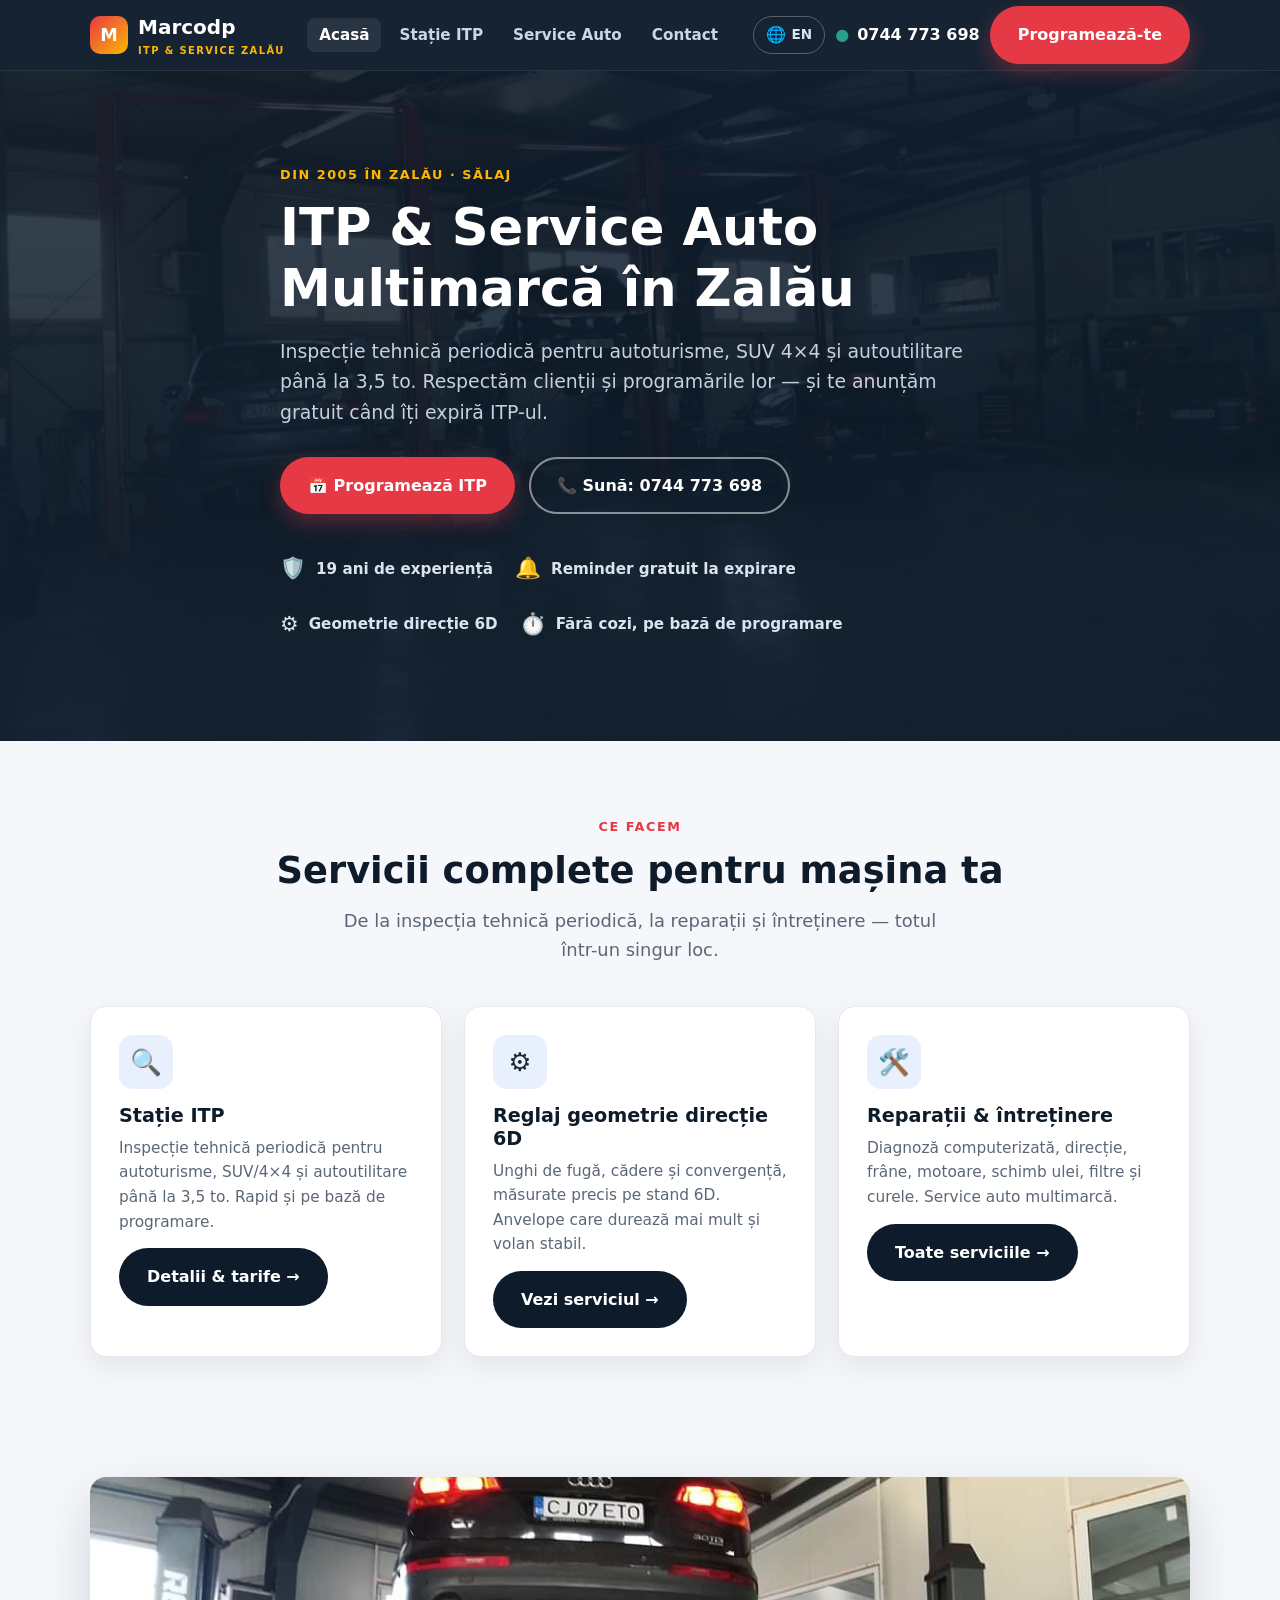
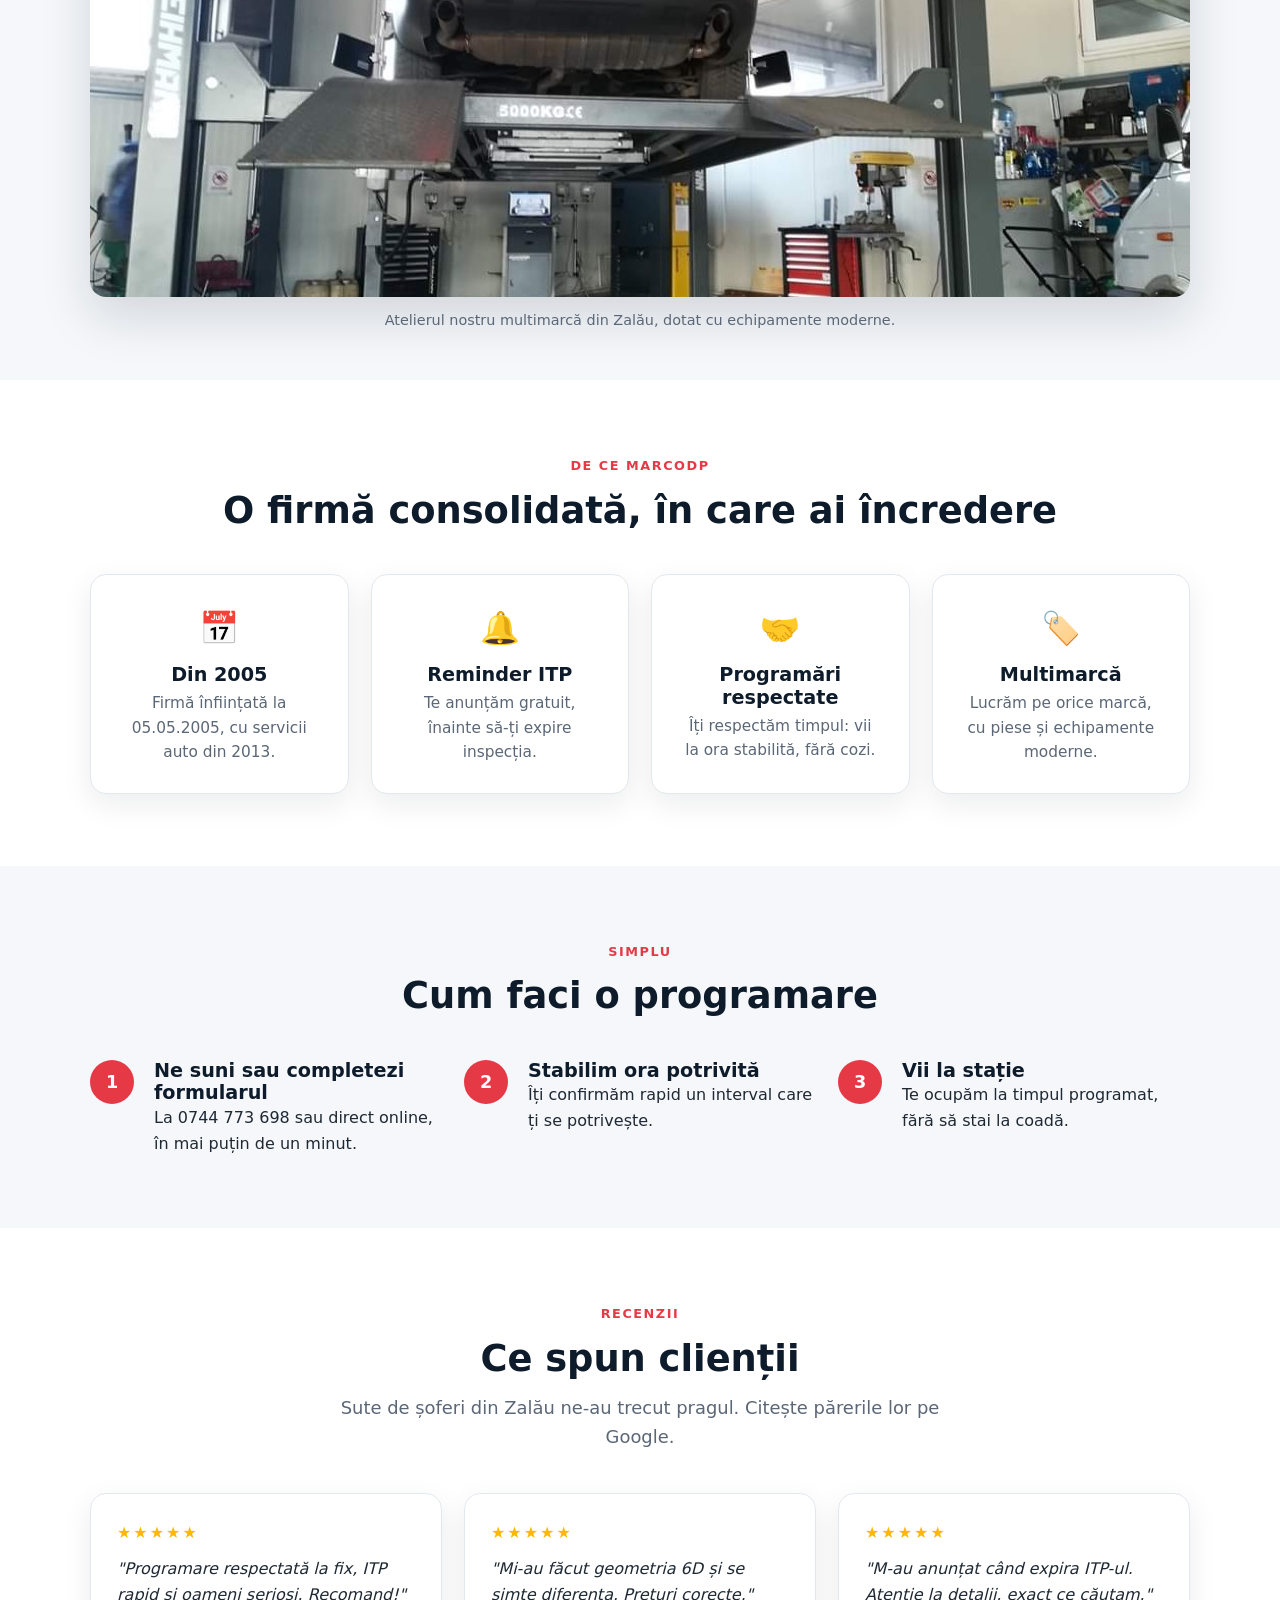
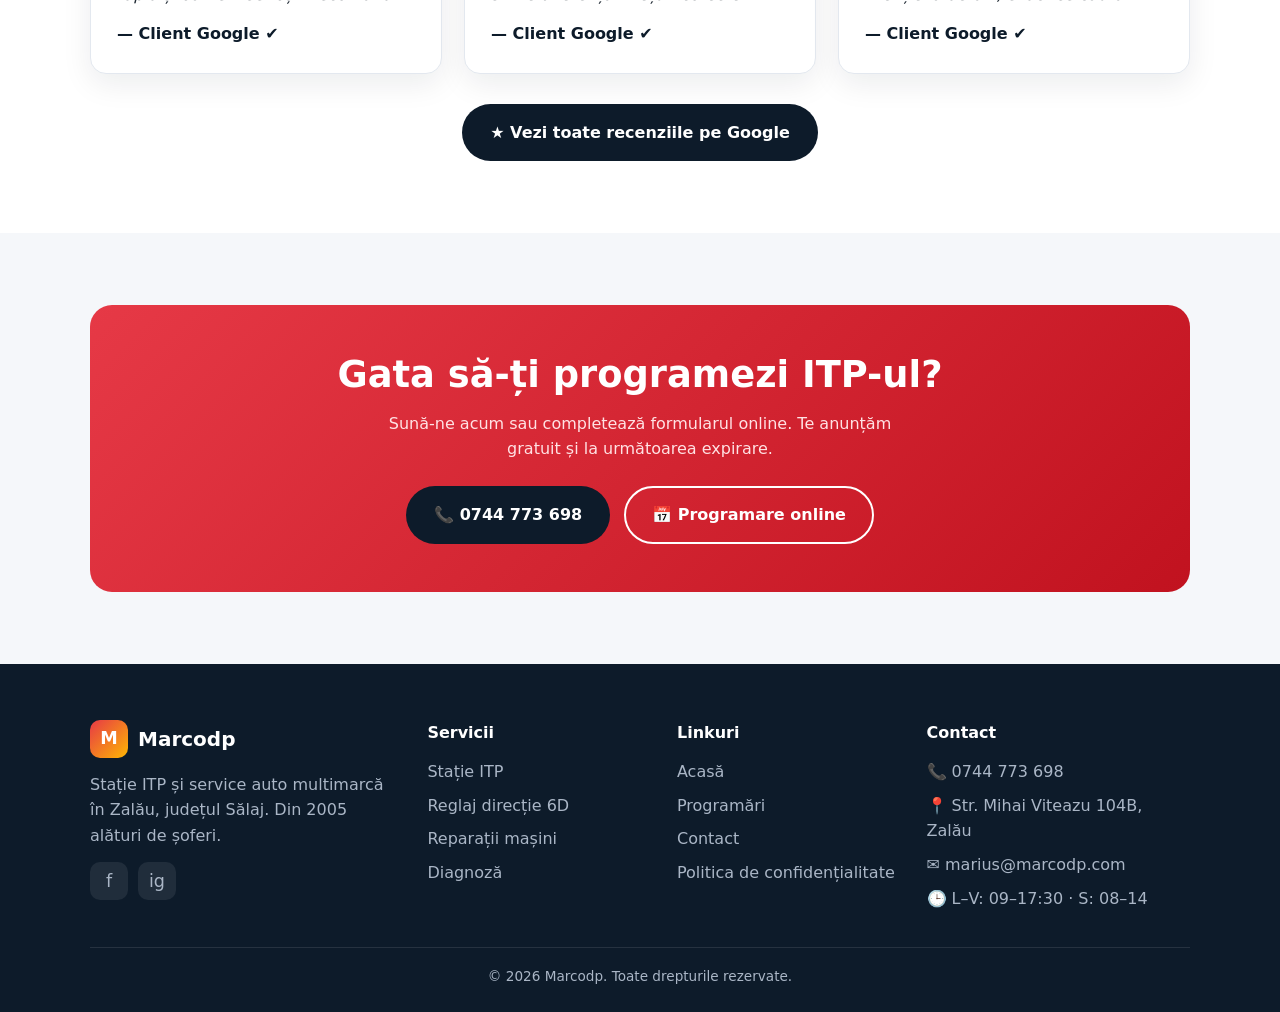
==== index.html @ b67c5c20 "Add real data (address, email, hours, map, Google reviews) + workshop/car photos from the real site " ====
<!DOCTYPE html>
<html lang="ro">
<head>
  <meta charset="UTF-8" />
  <meta name="viewport" content="width=device-width, initial-scale=1.0" />
  <title>ITP Zalău & Service Auto Multimarcă | Marcodp</title>
  <meta name="description" content="Stație ITP în Zalău pentru autoturisme, SUV 4x4 și autoutilitare până la 3,5 to. Service auto multimarcă: reglaj geometrie direcție 6D, diagnoză, frâne, motoare. Programează-te: 0744 773 698." />
  <link rel="preconnect" href="https://fonts.googleapis.com" />
  <link rel="stylesheet" href="assets/styles.css" />
  <!-- LocalBusiness schema for Google (local SEO). COMPLETAȚI câmpurile marcate. -->
  <script type="application/ld+json">
  {
    "@context": "https://schema.org",
    "@type": "AutoRepair",
    "name": "Marcodp - ITP & Service Auto Zalău",
    "image": "https://marcodp.com/logo.png",
    "telephone": "+40744773698",
    "email": "marius@marcodp.com",
    "url": "https://marcodp.com/ro/itp-zalau-statie-itp/",
    "priceRange": "$$",
    "address": {
      "@type": "PostalAddress",
      "streetAddress": "Strada Mihai Viteazu 104B",
      "addressLocality": "Zalău",
      "addressRegion": "Sălaj",
      "postalCode": "450000",
      "addressCountry": "RO"
    },
    "geo": { "@type": "GeoCoordinates", "latitude": "47.225505", "longitude": "23.010668" },
    "openingHoursSpecification": [
      { "@type": "OpeningHoursSpecification", "dayOfWeek": ["Monday","Tuesday","Wednesday","Thursday","Friday"], "opens": "09:00", "closes": "17:30" },
      { "@type": "OpeningHoursSpecification", "dayOfWeek": "Saturday", "opens": "08:00", "closes": "14:00" }
    ],
    "sameAs": ["https://www.facebook.com/", "https://www.instagram.com/"]
  }
  </script>
</head>
<body>

  <!-- ===== Header ===== -->
  <header class="site-header">
    <div class="container nav">
      <a class="brand" href="index.html">
        <span class="logo">M</span>
        <span>Marcodp<small>ITP & Service Zalău</small></span>
      </a>
      <ul class="nav-links">
        <li><a class="active" href="index.html">Acasă</a></li>
        <li><a href="itp.html">Stație ITP</a></li>
        <li><a href="service.html">Service Auto</a></li>
        <li><a href="contact.html">Contact</a></li>
      </ul>
      <div class="nav-cta">
        <a class="lang" href="en/index.html" title="Switch to English"><span class="globe">🌐</span> <span class="code">EN</span></a>
        <a class="nav-phone" href="tel:+40744773698"><span class="dot">●</span> 0744 773 698</a>
        <a class="btn btn--primary" href="contact.html#programare">Programează-te</a>
      </div>
      <button class="hamburger" aria-label="Meniu"><span></span><span></span><span></span></button>
    </div>
  </header>

  <!-- ===== Hero ===== -->
  <section class="hero">
    <div class="container hero-inner">
      <span class="eyebrow" style="color:var(--amber)">Din 2005 în Zalău · Sălaj</span>
      <h1>ITP & Service Auto Multimarcă în Zalău</h1>
      <p>Inspecție tehnică periodică pentru autoturisme, SUV 4×4 și autoutilitare până la 3,5 to.
         Respectăm clienții și programările lor — și te anunțăm gratuit când îți expiră ITP-ul.</p>
      <div class="hero-actions">
        <a class="btn btn--primary" href="contact.html?svc=itp#programare">📅 Programează ITP</a>
        <a class="btn btn--ghost" href="tel:+40744773698">📞 Sună: 0744 773 698</a>
      </div>
      <div class="hero-badges">
        <span class="hero-badge"><span class="ico">🛡️</span> 19 ani de experiență</span>
        <span class="hero-badge"><span class="ico">🔔</span> Reminder gratuit la expirare</span>
        <span class="hero-badge"><span class="ico">⚙️</span> Geometrie direcție 6D</span>
        <span class="hero-badge"><span class="ico">⏱️</span> Fără cozi, pe bază de programare</span>
      </div>
    </div>
  </section>

  <!-- ===== Servicii ===== -->
  <section class="section">
    <div class="container">
      <div class="center" style="margin-bottom:42px">
        <span class="eyebrow">Ce facem</span>
        <h2>Servicii complete pentru mașina ta</h2>
        <p class="lead center">De la inspecția tehnică periodică, la reparații și întreținere — totul într-un singur loc.</p>
      </div>
      <div class="grid grid-3">
        <div class="card">
          <div class="ico-box">🔍</div>
          <h3>Stație ITP</h3>
          <p>Inspecție tehnică periodică pentru autoturisme, SUV/4×4 și autoutilitare până la 3,5 to. Rapid și pe bază de programare.</p>
          <p style="margin-top:14px"><a class="btn btn--dark" href="itp.html">Detalii & tarife →</a></p>
        </div>
        <div class="card">
          <div class="ico-box">⚙️</div>
          <h3>Reglaj geometrie direcție 6D</h3>
          <p>Unghi de fugă, cădere și convergență, măsurate precis pe stand 6D. Anvelope care durează mai mult și volan stabil.</p>
          <p style="margin-top:14px"><a class="btn btn--dark" href="service.html">Vezi serviciul →</a></p>
        </div>
        <div class="card">
          <div class="ico-box">🛠️</div>
          <h3>Reparații & întreținere</h3>
          <p>Diagnoză computerizată, direcție, frâne, motoare, schimb ulei, filtre și curele. Service auto multimarcă.</p>
          <p style="margin-top:14px"><a class="btn btn--dark" href="service.html">Toate serviciile →</a></p>
        </div>
      </div>
    </div>
  </section>

  <!-- Photo band -->
  <section class="section--tight">
    <div class="container figure-band">
      <figure>
        <img src="assets/img/repairs.jpg" alt="Mașină pe elevator în service-ul auto Marcodp din Zalău" loading="lazy" />
        <figcaption>Atelierul nostru multimarcă din Zalău, dotat cu echipamente moderne.</figcaption>
      </figure>
    </div>
  </section>

  <!-- ===== De ce noi ===== -->
  <section class="section" style="background:#fff">
    <div class="container">
      <div class="center" style="margin-bottom:42px">
        <span class="eyebrow">De ce Marcodp</span>
        <h2>O firmă consolidată, în care ai încredere</h2>
      </div>
      <div class="grid grid-4">
        <div class="card center">
          <div style="font-size:2rem">📅</div>
          <h3 style="margin:10px 0 4px">Din 2005</h3>
          <p>Firmă înființată la 05.05.2005, cu servicii auto din 2013.</p>
        </div>
        <div class="card center">
          <div style="font-size:2rem">🔔</div>
          <h3 style="margin:10px 0 4px">Reminder ITP</h3>
          <p>Te anunțăm gratuit, înainte să-ți expire inspecția.</p>
        </div>
        <div class="card center">
          <div style="font-size:2rem">🤝</div>
          <h3 style="margin:10px 0 4px">Programări respectate</h3>
          <p>Îți respectăm timpul: vii la ora stabilită, fără cozi.</p>
        </div>
        <div class="card center">
          <div style="font-size:2rem">🏷️</div>
          <h3 style="margin:10px 0 4px">Multimarcă</h3>
          <p>Lucrăm pe orice marcă, cu piese și echipamente moderne.</p>
        </div>
      </div>
    </div>
  </section>

  <!-- ===== Pași ===== -->
  <section class="section">
    <div class="container">
      <div class="center" style="margin-bottom:42px">
        <span class="eyebrow">Simplu</span>
        <h2>Cum faci o programare</h2>
      </div>
      <div class="grid grid-3 steps">
        <div class="step"><h3>Ne suni sau completezi formularul</h3><p>La 0744 773 698 sau direct online, în mai puțin de un minut.</p></div>
        <div class="step"><h3>Stabilim ora potrivită</h3><p>Îți confirmăm rapid un interval care ți se potrivește.</p></div>
        <div class="step"><h3>Vii la stație</h3><p>Te ocupăm la timpul programat, fără să stai la coadă.</p></div>
      </div>
    </div>
  </section>

  <!-- ===== Reviews ===== -->
  <section class="section" style="background:#fff">
    <div class="container">
      <div class="center" style="margin-bottom:42px">
        <span class="eyebrow">Recenzii</span>
        <h2>Ce spun clienții</h2>
        <p class="lead center">Sute de șoferi din Zalău ne-au trecut pragul. Citește părerile lor pe Google.</p>
      </div>
      <div class="grid grid-3">
        <div class="review"><div class="stars">★★★★★</div><p>"Programare respectată la fix, ITP rapid și oameni serioși. Recomand!"</p><div class="who">— <span>Client Google ✔</span></div></div>
        <div class="review"><div class="stars">★★★★★</div><p>"Mi-au făcut geometria 6D și se simte diferența. Prețuri corecte."</p><div class="who">— <span>Client Google ✔</span></div></div>
        <div class="review"><div class="stars">★★★★★</div><p>"M-au anunțat când expira ITP-ul. Atenție la detalii, exact ce căutam."</p><div class="who">— <span>Client Google ✔</span></div></div>
      </div>
      <div class="center" style="margin-top:30px">
        <a class="btn btn--dark" href="https://www.google.com/search?q=marco+dp&rlz=1C5CHFA_enRO959RO959&oq=marco+dp&gs_lcrp=EgZjaHJvbWUyBggAEEUYOTIGCAEQRRg8MgYIAhBFGDzSAQgzMzIxajBqNKgCALACAQ&sourceid=chrome&ie=UTF-8#mpd=~9024363425667167294/customers/reviews" target="_blank" rel="noopener">★ Vezi toate recenziile pe Google</a>
      </div>
    </div>
  </section>

  <!-- ===== CTA band ===== -->
  <section class="section">
    <div class="container">
      <div class="cta-band">
        <h2>Gata să-ți programezi ITP-ul?</h2>
        <p>Sună-ne acum sau completează formularul online. Te anunțăm gratuit și la următoarea expirare.</p>
        <div style="display:flex;gap:14px;justify-content:center;flex-wrap:wrap">
          <a class="btn btn--dark" href="tel:+40744773698">📞 0744 773 698</a>
          <a class="btn btn--ghost" href="contact.html#programare" style="border-color:#fff">📅 Programare online</a>
        </div>
      </div>
    </div>
  </section>

  <!-- ===== Footer ===== -->
  <footer class="site-footer">
    <div class="container">
      <div class="footer-grid">
        <div>
          <a class="brand" href="index.html"><span class="logo">M</span><span style="color:#fff">Marcodp</span></a>
          <p style="margin-top:14px">Stație ITP și service auto multimarcă în Zalău, județul Sălaj. Din 2005 alături de șoferi.</p>
          <div class="social">
            <a href="#" aria-label="Facebook">f</a>
            <a href="#" aria-label="Instagram">ig</a>
          </div>
        </div>
        <div>
          <h4>Servicii</h4>
          <ul class="footer-links">
            <li><a href="itp.html">Stație ITP</a></li>
            <li><a href="service.html">Reglaj direcție 6D</a></li>
            <li><a href="service.html">Reparații mașini</a></li>
            <li><a href="service.html">Diagnoză</a></li>
          </ul>
        </div>
        <div>
          <h4>Linkuri</h4>
          <ul class="footer-links">
            <li><a href="index.html">Acasă</a></li>
            <li><a href="contact.html#programare">Programări</a></li>
            <li><a href="contact.html">Contact</a></li>
            <li><a href="#">Politica de confidențialitate</a></li>
          </ul>
        </div>
        <div>
          <h4>Contact</h4>
          <ul class="footer-links">
            <li>📞 <a href="tel:+40744773698">0744 773 698</a></li>
            <li>📍 Str. Mihai Viteazu 104B, Zalău</li>
            <li>✉️ <a href="mailto:marius@marcodp.com">marius@marcodp.com</a></li>
            <li>🕒 L–V: 09–17:30 · S: 08–14</li>
          </ul>
        </div>
      </div>
      <div class="footer-bottom">© 2026 Marcodp. Toate drepturile rezervate.</div>
    </div>
  </footer>

  <!-- Floating mobile actions -->
  <div class="floating">
    <a class="fab-call" href="tel:+40744773698" aria-label="Sună">📞</a>
    <a class="fab-wa" href="https://wa.me/40744773698" aria-label="WhatsApp">💬</a>
  </div>

  <script src="assets/script.js"></script>
</body>
</html>
---- assets/styles.css ----
/* ===========================================================
   Marcodp — ITP & Service Auto Zalău
   Redesign — shared stylesheet
   =========================================================== */

:root {
  --navy: #0d1b2a;
  --navy-2: #13263b;
  --navy-3: #1b3a52;
  --blue: #2563eb;
  --blue-dark: #1e40af;
  --red: #e63946;
  --red-dark: #c1121f;
  --amber: #ffb703;
  --green: #2a9d8f;
  --bg: #f5f7fa;
  --card: #ffffff;
  --text: #1f2933;
  --muted: #5b6776;
  --line: #e3e8ef;
  --radius: 16px;
  --shadow: 0 10px 30px rgba(13, 27, 42, .08);
  --shadow-lg: 0 20px 50px rgba(13, 27, 42, .15);
  --container: 1140px;
  --font: "Segoe UI", system-ui, -apple-system, Roboto, Helvetica, Arial, sans-serif;
}

* { box-sizing: border-box; margin: 0; padding: 0; }
html { scroll-behavior: smooth; }
body {
  font-family: var(--font);
  color: var(--text);
  background: var(--bg);
  line-height: 1.6;
  -webkit-font-smoothing: antialiased;
}
img { max-width: 100%; display: block; }
a { color: inherit; text-decoration: none; }

.container { width: 100%; max-width: var(--container); margin: 0 auto; padding: 0 20px; }
.section { padding: 72px 0; }
.section--tight { padding: 48px 0; }
.center { text-align: center; }

.eyebrow {
  display: inline-block;
  font-size: .8rem;
  font-weight: 700;
  letter-spacing: .12em;
  text-transform: uppercase;
  color: var(--red);
  margin-bottom: 12px;
}
h1, h2, h3 { line-height: 1.18; color: var(--navy); font-weight: 800; }
h1 { font-size: clamp(2rem, 5vw, 3.2rem); }
h2 { font-size: clamp(1.6rem, 3.5vw, 2.3rem); margin-bottom: 14px; }
h3 { font-size: 1.2rem; }
.lead { font-size: 1.12rem; color: var(--muted); max-width: 620px; }
.section .lead.center { margin: 0 auto; }

/* ---------- Buttons ---------- */
.btn {
  display: inline-flex; align-items: center; justify-content: center; gap: 8px;
  padding: 14px 26px; border-radius: 999px; font-weight: 700; font-size: 1rem;
  border: 2px solid transparent; cursor: pointer; transition: transform .15s, box-shadow .15s, background .15s;
}
.btn:hover { transform: translateY(-2px); }
.btn--primary { background: var(--red); color: #fff; box-shadow: 0 8px 20px rgba(230,57,70,.35); }
.btn--primary:hover { background: var(--red-dark); }
.btn--ghost { background: transparent; color: #fff; border-color: rgba(255,255,255,.5); }
.btn--ghost:hover { background: rgba(255,255,255,.12); }
.btn--dark { background: var(--navy); color: #fff; }
.btn--dark:hover { background: var(--navy-2); }
.btn--block { width: 100%; }

/* ---------- Header ---------- */
.site-header {
  position: sticky; top: 0; z-index: 50;
  background: rgba(13,27,42,.96); backdrop-filter: blur(8px);
  border-bottom: 1px solid rgba(255,255,255,.08);
}
.nav { display: flex; align-items: center; justify-content: space-between; height: 70px; }
.brand { display: flex; align-items: center; gap: 10px; color: #fff; font-weight: 800; font-size: 1.25rem; }
.brand .logo {
  width: 38px; height: 38px; border-radius: 10px;
  background: linear-gradient(135deg, var(--red), var(--amber));
  display: grid; place-items: center; color: #fff; font-weight: 900; font-size: 1.1rem;
}
.brand small { display: block; font-size: .62rem; font-weight: 600; letter-spacing: .14em; color: var(--amber); text-transform: uppercase; }
.nav-links { display: flex; align-items: center; gap: 6px; list-style: none; }
.nav-links a {
  color: #cdd6e3; font-weight: 600; font-size: .95rem; padding: 8px 12px; border-radius: 8px; transition: color .15s, background .15s;
}
.nav-links a:hover, .nav-links a.active { color: #fff; background: rgba(255,255,255,.08); }
.nav-cta { display: flex; align-items: center; gap: 10px; }
.lang {
  display: inline-flex; align-items: center; gap: 6px;
  color: #dbe3ee; font-size: .85rem; font-weight: 700;
  padding: 7px 12px; border: 1px solid rgba(255,255,255,.28); border-radius: 999px;
  transition: background .15s, border-color .15s, color .15s;
}
.lang:hover { background: rgba(255,255,255,.12); color: #fff; border-color: rgba(255,255,255,.6); }
.lang .globe { font-size: 1rem; line-height: 1; }
.nav-phone { display: flex; align-items: center; gap: 8px; color: #fff; font-weight: 700; }
.nav-phone .dot { color: var(--green); }
.hamburger { display: none; background: none; border: 0; cursor: pointer; }
.hamburger span { display: block; width: 26px; height: 3px; background: #fff; margin: 5px 0; border-radius: 3px; transition: .25s; }

/* ---------- Hero ---------- */
.hero {
  position: relative; color: #fff; overflow: hidden;
  background:
    linear-gradient(180deg, rgba(13,27,42,.82), rgba(13,27,42,.93)),
    radial-gradient(1200px 600px at 80% -10%, rgba(37,99,235,.30), transparent 60%),
    url("img/hero-workshop.jpg") center/cover no-repeat,
    var(--navy);
}

/* ---------- Content images ---------- */
.feature-img {
  width: 100%; height: 100%; min-height: 280px; max-height: 460px;
  object-fit: cover; border-radius: var(--radius); box-shadow: var(--shadow-lg);
}
.figure-band img {
  width: 100%; height: clamp(220px, 38vw, 420px); object-fit: cover;
  border-radius: var(--radius); box-shadow: var(--shadow-lg);
}
figure { margin: 0; }
figure figcaption { margin-top: 12px; color: var(--muted); font-size: .9rem; text-align: center; }
.hero-inner { padding: 90px 0 100px; max-width: 720px; }
.hero h1 { color: #fff; }
.hero p { color: #c6d0de; font-size: 1.18rem; margin: 18px 0 30px; }
.hero-actions { display: flex; flex-wrap: wrap; gap: 14px; }
.hero-badges { display: flex; flex-wrap: wrap; gap: 22px; margin-top: 38px; }
.hero-badge { display: flex; align-items: center; gap: 10px; color: #dbe3ee; font-weight: 600; font-size: .95rem; }
.hero-badge .ico { font-size: 1.3rem; }

/* ---------- Cards / grids ---------- */
.grid { display: grid; gap: 22px; }
.grid-2 { grid-template-columns: repeat(2, 1fr); }
.grid-3 { grid-template-columns: repeat(3, 1fr); }
.grid-4 { grid-template-columns: repeat(4, 1fr); }

.card {
  background: var(--card); border: 1px solid var(--line); border-radius: var(--radius);
  padding: 28px; box-shadow: var(--shadow); transition: transform .18s, box-shadow .18s;
}
.card:hover { transform: translateY(-4px); box-shadow: var(--shadow-lg); }
.card .ico-box {
  width: 54px; height: 54px; border-radius: 14px; display: grid; place-items: center;
  font-size: 1.6rem; background: rgba(37,99,235,.1); margin-bottom: 16px;
}
.card h3 { margin-bottom: 8px; }
.card p { color: var(--muted); font-size: .96rem; }

/* ---------- Steps ---------- */
.steps { counter-reset: step; }
.step { position: relative; padding-left: 64px; }
.step::before {
  counter-increment: step; content: counter(step);
  position: absolute; left: 0; top: 0;
  width: 44px; height: 44px; border-radius: 50%;
  background: var(--red); color: #fff; font-weight: 800; display: grid; place-items: center; font-size: 1.1rem;
}

/* ---------- Price table ---------- */
.price-table { width: 100%; border-collapse: collapse; background: var(--card); border-radius: var(--radius); overflow: hidden; box-shadow: var(--shadow); }
.price-table th, .price-table td { padding: 16px 18px; text-align: left; border-bottom: 1px solid var(--line); }
.price-table thead th { background: var(--navy); color: #fff; font-size: .95rem; }
.price-table tbody tr:last-child td { border-bottom: 0; }
.price-table .price { font-weight: 800; color: var(--red); white-space: nowrap; }
.note { font-size: .85rem; color: var(--muted); margin-top: 12px; }

/* ---------- Checklist ---------- */
.checklist { list-style: none; display: grid; gap: 12px; }
.checklist li { display: flex; gap: 12px; align-items: flex-start; background: var(--card); border: 1px solid var(--line); border-radius: 12px; padding: 14px 16px; }
.checklist .tick { color: var(--green); font-weight: 900; }

/* ---------- FAQ ---------- */
.faq details { background: var(--card); border: 1px solid var(--line); border-radius: 12px; padding: 4px 20px; margin-bottom: 12px; }
.faq summary { cursor: pointer; font-weight: 700; color: var(--navy); padding: 14px 0; list-style: none; display: flex; justify-content: space-between; align-items: center; }
.faq summary::-webkit-details-marker { display: none; }
.faq summary::after { content: "+"; font-size: 1.4rem; color: var(--red); }
.faq details[open] summary::after { content: "–"; }
.faq details p { padding-bottom: 16px; color: var(--muted); }

/* ---------- Reviews ---------- */
.review { background: var(--card); border: 1px solid var(--line); border-radius: var(--radius); padding: 26px; box-shadow: var(--shadow); }
.stars { color: var(--amber); letter-spacing: 2px; margin-bottom: 10px; }
.review p { font-style: italic; color: var(--text); }
.review .who { margin-top: 14px; font-weight: 700; color: var(--navy); font-style: normal; }

/* ---------- CTA band ---------- */
.cta-band { background: linear-gradient(135deg, var(--red), var(--red-dark)); color: #fff; border-radius: 22px; padding: 48px; text-align: center; }
.cta-band h2 { color: #fff; }
.cta-band p { color: #ffe2e4; margin: 10px auto 24px; max-width: 560px; }

/* ---------- Forms ---------- */
.form { background: var(--card); border: 1px solid var(--line); border-radius: var(--radius); padding: 30px; box-shadow: var(--shadow); }
.form .field { margin-bottom: 16px; }
.form label { display: block; font-weight: 600; font-size: .9rem; margin-bottom: 6px; color: var(--navy); }
.form input, .form select, .form textarea {
  width: 100%; padding: 12px 14px; border: 1px solid var(--line); border-radius: 10px; font: inherit; background: #fbfcfe;
}
.form input:focus, .form select:focus, .form textarea:focus { outline: none; border-color: var(--blue); box-shadow: 0 0 0 3px rgba(37,99,235,.15); }
.form .row { display: grid; grid-template-columns: 1fr 1fr; gap: 16px; }

/* ---------- Info / map ---------- */
.info-row { display: grid; grid-template-columns: 1.1fr .9fr; gap: 30px; align-items: stretch; }
.info-list { list-style: none; display: grid; gap: 18px; }
.info-list li { display: flex; gap: 14px; }
.info-list .ico { font-size: 1.4rem; }
.info-list strong { display: block; color: var(--navy); }
.info-list span { color: var(--muted); }
.map-embed { border: 0; width: 100%; height: 100%; min-height: 320px; border-radius: var(--radius); box-shadow: var(--shadow); }
.hours-table { width: 100%; border-collapse: collapse; }
.hours-table td { padding: 8px 0; border-bottom: 1px dashed var(--line); }
.hours-table td:last-child { text-align: right; font-weight: 700; color: var(--navy); }
.badge-open { display: inline-flex; align-items: center; gap: 6px; font-weight: 700; color: var(--green); }

/* placeholder highlight so you can spot what to fill in */
.fill { background: #fff3cd; border-bottom: 2px dotted var(--amber); padding: 0 2px; }

/* ---------- Footer ---------- */
.site-footer { background: var(--navy); color: #aab6c6; padding: 56px 0 24px; }
.footer-grid { display: grid; grid-template-columns: 1.4fr 1fr 1fr 1.2fr; gap: 30px; }
.site-footer h4 { color: #fff; margin-bottom: 14px; font-size: 1rem; }
.site-footer a { color: #aab6c6; }
.site-footer a:hover { color: #fff; }
.footer-links { list-style: none; display: grid; gap: 8px; }
.social { display: flex; gap: 10px; margin-top: 14px; }
.social a { width: 38px; height: 38px; border-radius: 10px; background: rgba(255,255,255,.08); display: grid; place-items: center; font-size: 1.1rem; }
.social a:hover { background: var(--red); }
.footer-bottom { margin-top: 36px; padding-top: 18px; border-top: 1px solid rgba(255,255,255,.1); text-align: center; font-size: .85rem; }

/* ---------- Floating mobile actions ---------- */
.floating { position: fixed; right: 16px; bottom: 16px; z-index: 60; display: none; flex-direction: column; gap: 12px; }
.floating a { width: 56px; height: 56px; border-radius: 50%; display: grid; place-items: center; color: #fff; font-size: 1.5rem; box-shadow: var(--shadow-lg); }
.fab-call { background: var(--red); }
.fab-wa { background: #25d366; }

/* ---------- Responsive ---------- */
@media (max-width: 960px) {
  .grid-4 { grid-template-columns: repeat(2, 1fr); }
  .grid-3 { grid-template-columns: repeat(2, 1fr); }
  .footer-grid { grid-template-columns: 1fr 1fr; }
  .info-row { grid-template-columns: 1fr; }
}
@media (max-width: 920px) {
  .nav-links, .nav-phone { display: none; }
  .nav-links.open {
    display: flex; flex-direction: column; align-items: stretch;
    position: absolute; top: 70px; left: 0; right: 0; background: var(--navy);
    padding: 12px 20px 20px; gap: 4px; border-bottom: 1px solid rgba(255,255,255,.08);
  }
  .hamburger { display: block; }
  .grid-2, .grid-3, .grid-4 { grid-template-columns: 1fr; }
  .form .row { grid-template-columns: 1fr; }
  .footer-grid { grid-template-columns: 1fr; }
  .floating { display: flex; }
  .cta-band { padding: 32px 22px; }
  .section { padding: 52px 0; }
}
@media (max-width: 560px) {
  .brand small { display: none; }
  .brand { font-size: 1.02rem; gap: 8px; }
  .nav-cta { gap: 7px; }
  .nav-cta .btn--primary { padding: 9px 13px; font-size: .82rem; white-space: nowrap; }
  .lang { padding: 7px 9px; border-color: rgba(255,255,255,.22); }
  .lang .code { display: none; }
}
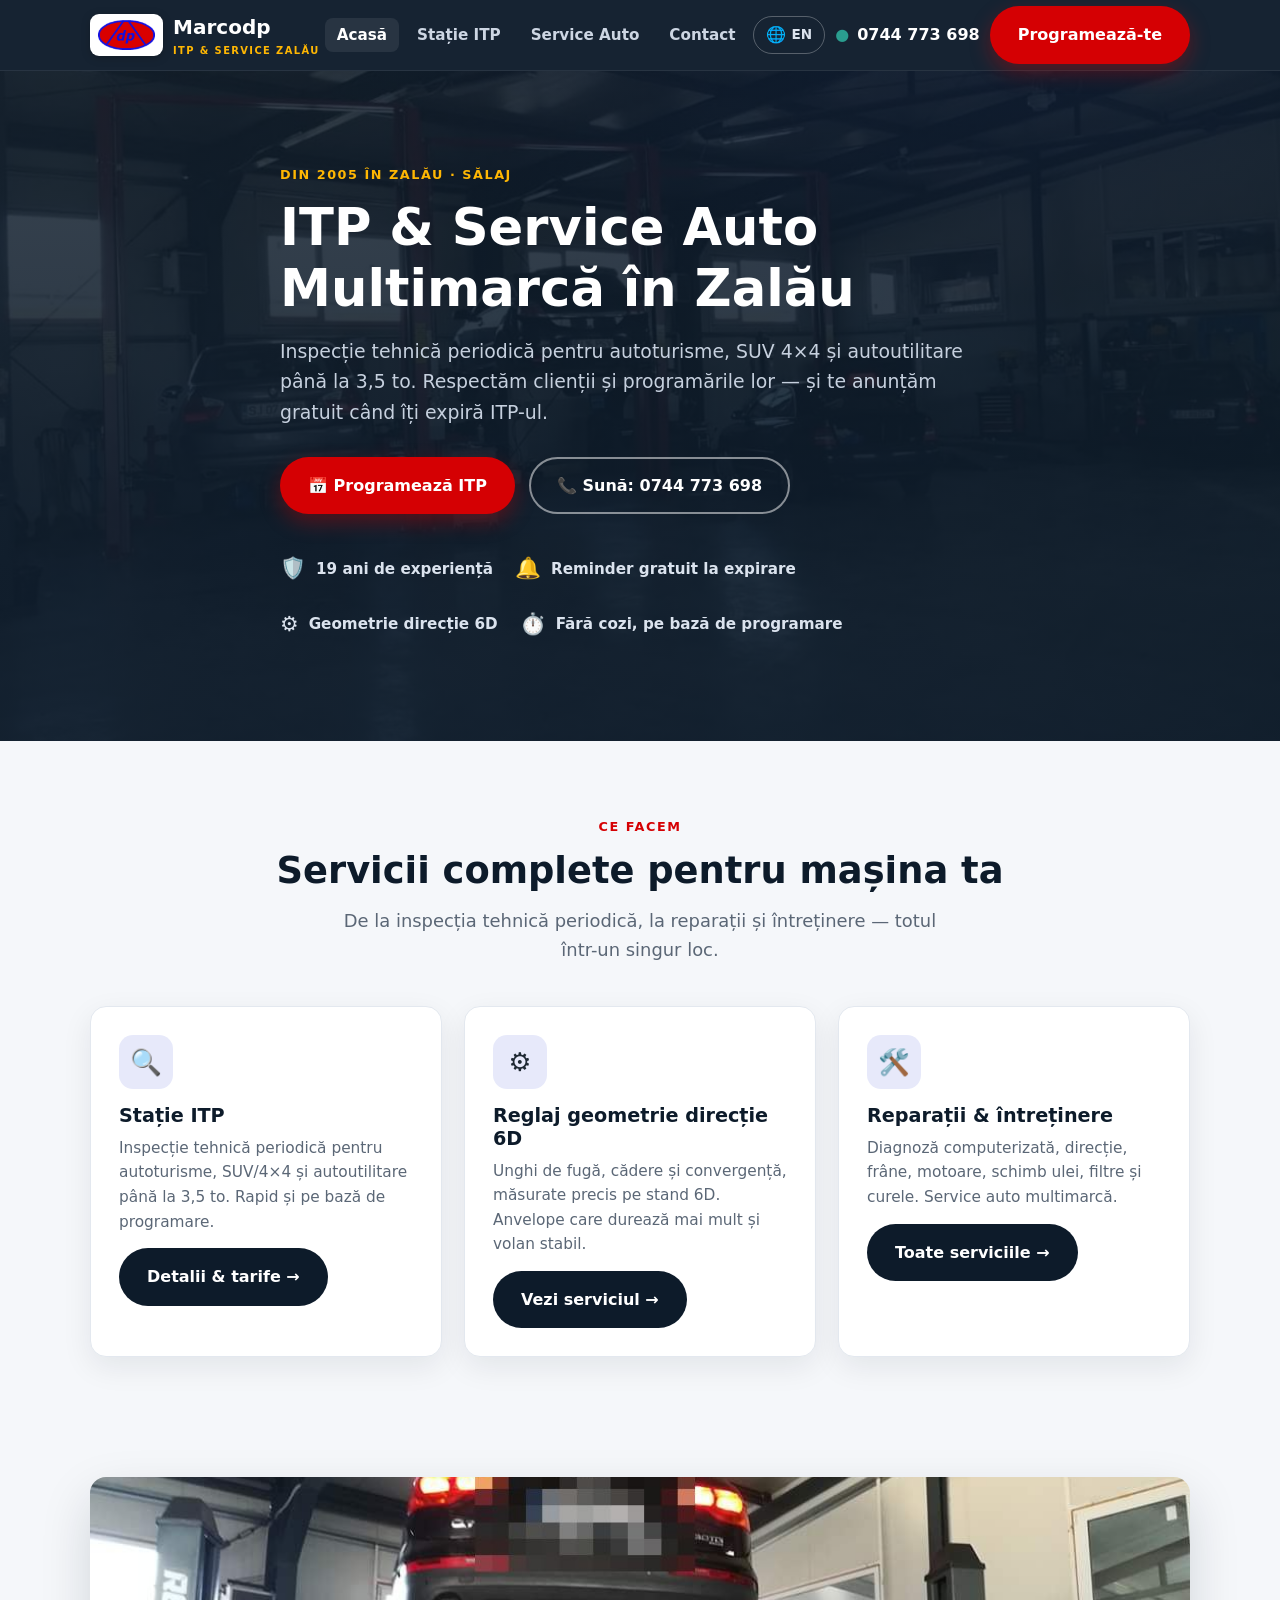
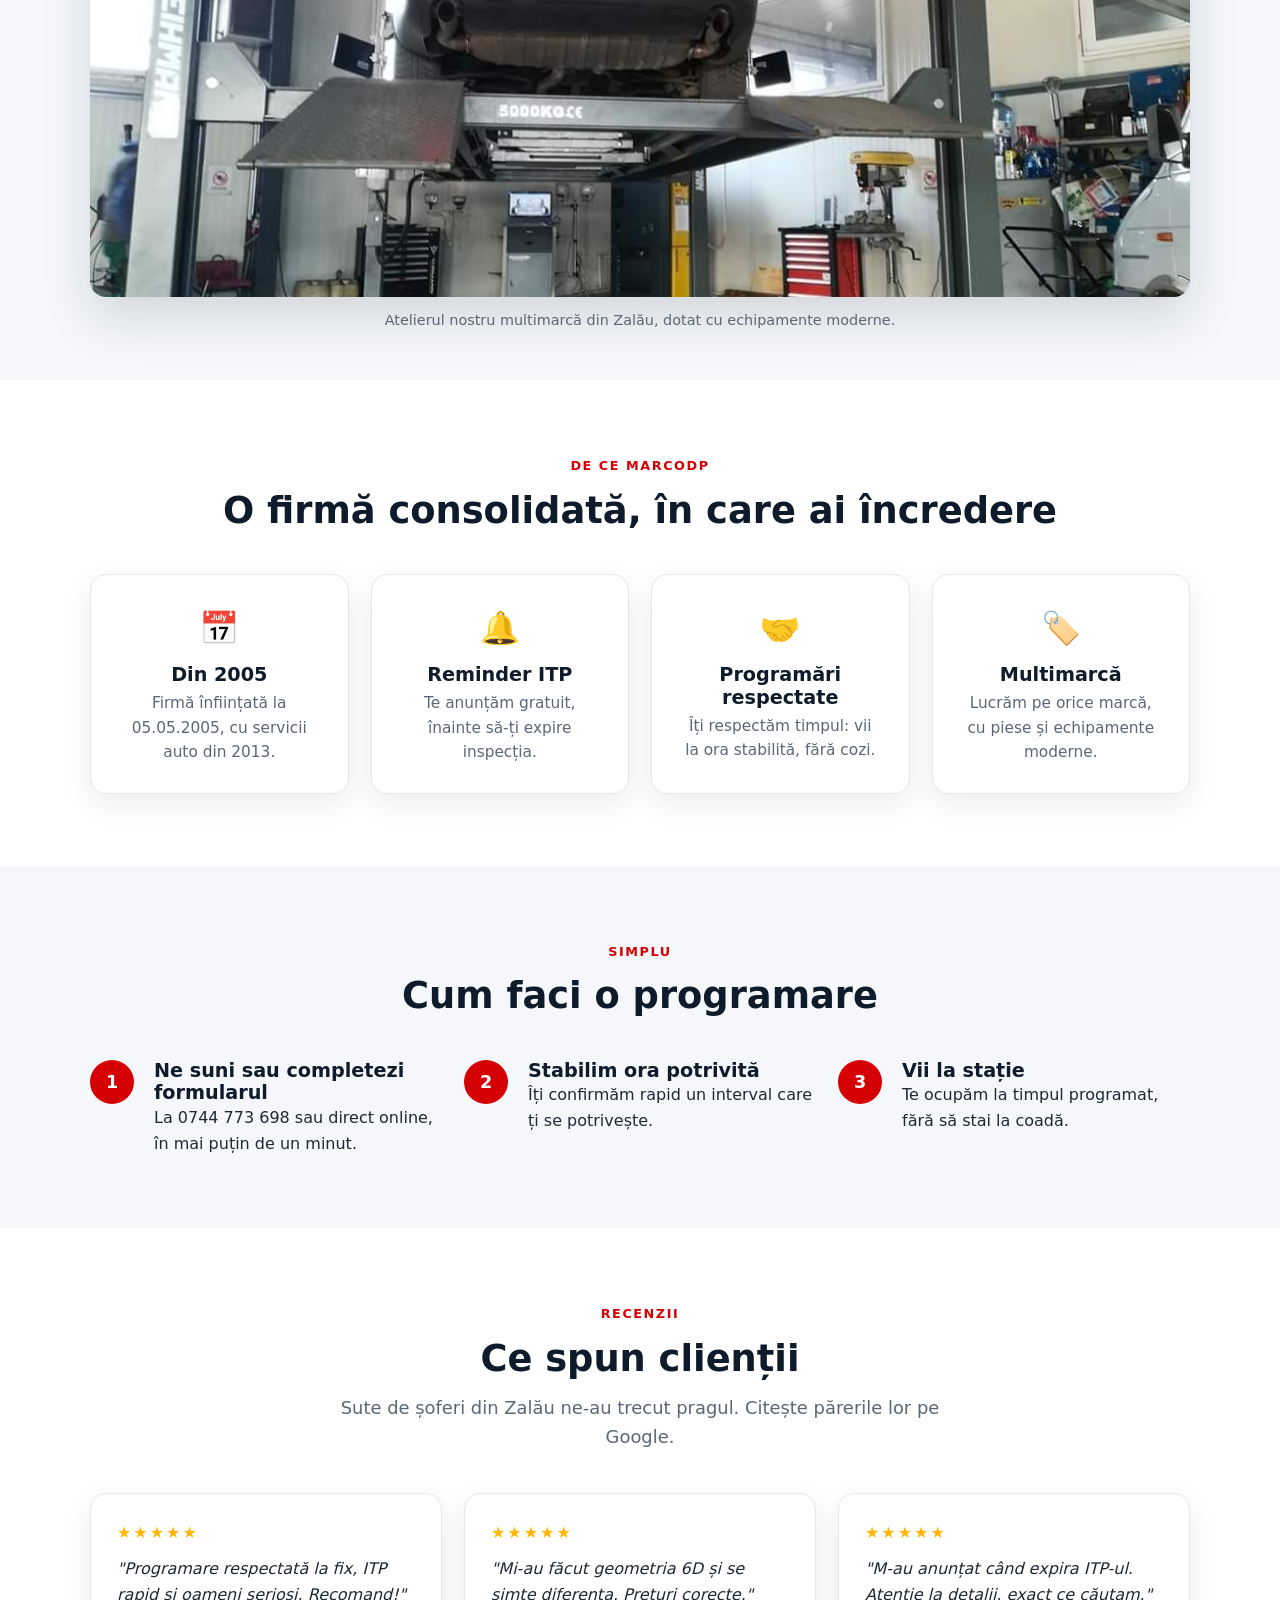
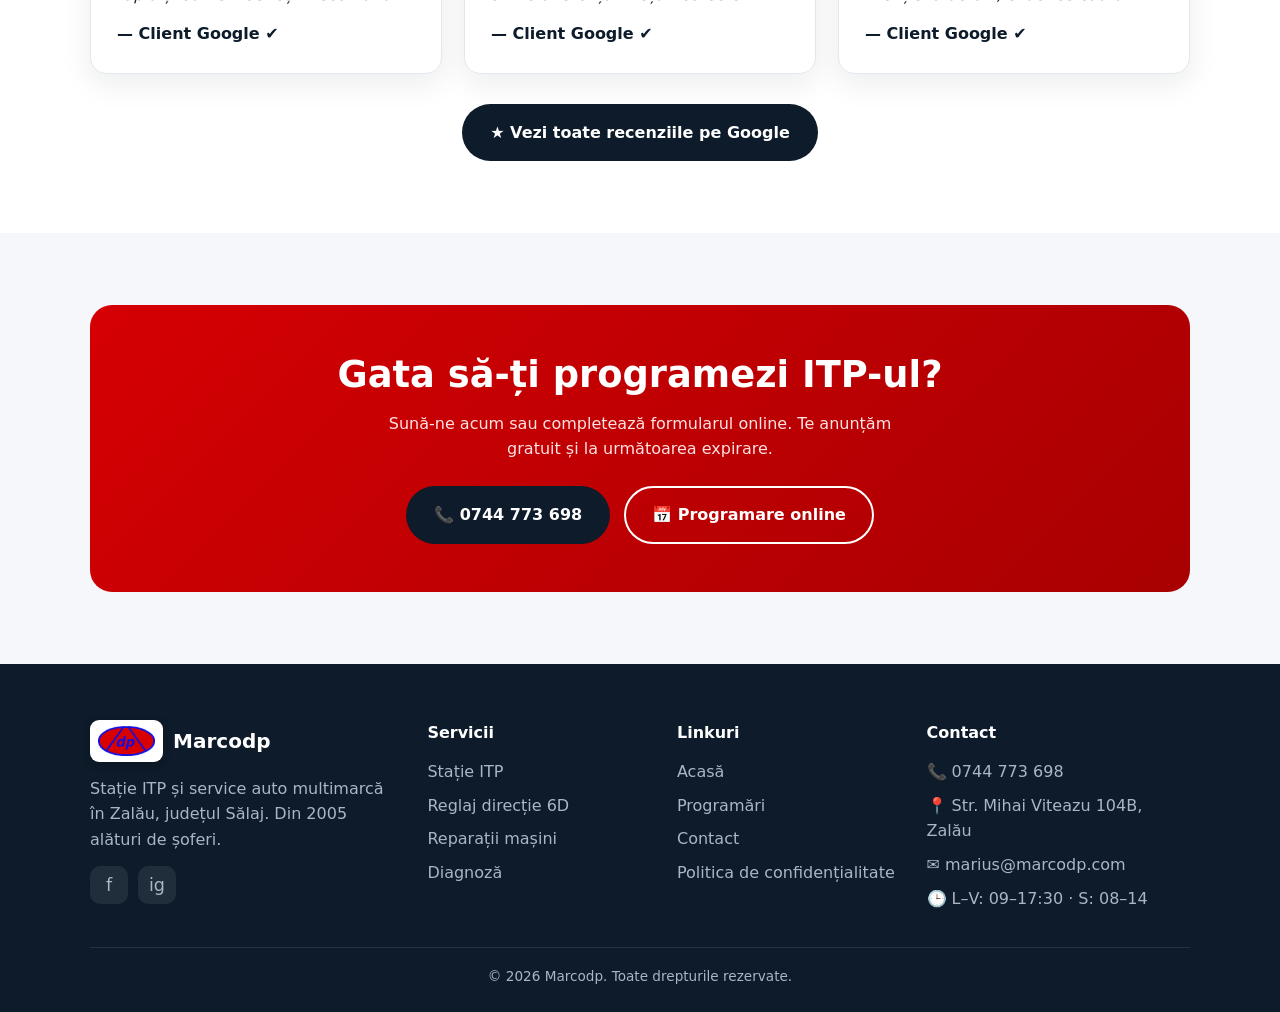
==== commit 5cb7b159: "Add real dp logo + brand colors, building photo on contact, GDPR plate redaction on all photos - Rep" ====
--- a/index.html
+++ b/index.html
@@ -41,7 +41,7 @@
   <header class="site-header">
     <div class="container nav">
       <a class="brand" href="index.html">
-        <span class="logo">M</span>
+        <span class="logo"><img src="assets/img/logo-mark.png" alt="Marco DP" /></span>
         <span>Marcodp<small>ITP & Service Zalău</small></span>
       </a>
       <ul class="nav-links">
@@ -205,7 +205,7 @@
     <div class="container">
       <div class="footer-grid">
         <div>
-          <a class="brand" href="index.html"><span class="logo">M</span><span style="color:#fff">Marcodp</span></a>
+          <a class="brand" href="index.html"><span class="logo"><img src="assets/img/logo-mark.png" alt="Marco DP" /></span><span style="color:#fff">Marcodp</span></a>
           <p style="margin-top:14px">Stație ITP și service auto multimarcă în Zalău, județul Sălaj. Din 2005 alături de șoferi.</p>
           <div class="social">
             <a href="#" aria-label="Facebook">f</a>
--- a/assets/styles.css
+++ b/assets/styles.css
@@ -7,10 +7,10 @@
   --navy: #0d1b2a;
   --navy-2: #13263b;
   --navy-3: #1b3a52;
-  --blue: #2563eb;
-  --blue-dark: #1e40af;
-  --red: #e63946;
-  --red-dark: #c1121f;
+  --blue: #1b2fc9;
+  --blue-dark: #1422a0;
+  --red: #d50003;
+  --red-dark: #a80002;
   --amber: #ffb703;
   --green: #2a9d8f;
   --bg: #f5f7fa;
@@ -65,7 +65,7 @@
   border: 2px solid transparent; cursor: pointer; transition: transform .15s, box-shadow .15s, background .15s;
 }
 .btn:hover { transform: translateY(-2px); }
-.btn--primary { background: var(--red); color: #fff; box-shadow: 0 8px 20px rgba(230,57,70,.35); }
+.btn--primary { background: var(--red); color: #fff; box-shadow: 0 8px 20px rgba(213,0,3,.35); }
 .btn--primary:hover { background: var(--red-dark); }
 .btn--ghost { background: transparent; color: #fff; border-color: rgba(255,255,255,.5); }
 .btn--ghost:hover { background: rgba(255,255,255,.12); }
@@ -82,10 +82,12 @@
 .nav { display: flex; align-items: center; justify-content: space-between; height: 70px; }
 .brand { display: flex; align-items: center; gap: 10px; color: #fff; font-weight: 800; font-size: 1.25rem; }
 .brand .logo {
-  width: 38px; height: 38px; border-radius: 10px;
-  background: linear-gradient(135deg, var(--red), var(--amber));
-  display: grid; place-items: center; color: #fff; font-weight: 900; font-size: 1.1rem;
-}
+  height: 42px; width: auto; border-radius: 9px;
+  background: #fff; padding: 5px 8px;
+  display: grid; place-items: center;
+  box-shadow: 0 2px 8px rgba(0,0,0,.25);
+}
+.brand .logo img { height: 30px; width: auto; display: block; }
 .brand small { display: block; font-size: .62rem; font-weight: 600; letter-spacing: .14em; color: var(--amber); text-transform: uppercase; }
 .nav-links { display: flex; align-items: center; gap: 6px; list-style: none; }
 .nav-links a {
@@ -111,7 +113,7 @@
   position: relative; color: #fff; overflow: hidden;
   background:
     linear-gradient(180deg, rgba(13,27,42,.82), rgba(13,27,42,.93)),
-    radial-gradient(1200px 600px at 80% -10%, rgba(37,99,235,.30), transparent 60%),
+    radial-gradient(1200px 600px at 80% -10%, rgba(27,47,201,.30), transparent 60%),
     url("img/hero-workshop.jpg") center/cover no-repeat,
     var(--navy);
 }
@@ -148,7 +150,7 @@
 .card:hover { transform: translateY(-4px); box-shadow: var(--shadow-lg); }
 .card .ico-box {
   width: 54px; height: 54px; border-radius: 14px; display: grid; place-items: center;
-  font-size: 1.6rem; background: rgba(37,99,235,.1); margin-bottom: 16px;
+  font-size: 1.6rem; background: rgba(27,47,201,.1); margin-bottom: 16px;
 }
 .card h3 { margin-bottom: 8px; }
 .card p { color: var(--muted); font-size: .96rem; }
@@ -202,7 +204,7 @@
 .form input, .form select, .form textarea {
   width: 100%; padding: 12px 14px; border: 1px solid var(--line); border-radius: 10px; font: inherit; background: #fbfcfe;
 }
-.form input:focus, .form select:focus, .form textarea:focus { outline: none; border-color: var(--blue); box-shadow: 0 0 0 3px rgba(37,99,235,.15); }
+.form input:focus, .form select:focus, .form textarea:focus { outline: none; border-color: var(--blue); box-shadow: 0 0 0 3px rgba(27,47,201,.15); }
 .form .row { display: grid; grid-template-columns: 1fr 1fr; gap: 16px; }
 
 /* ---------- Info / map ---------- */
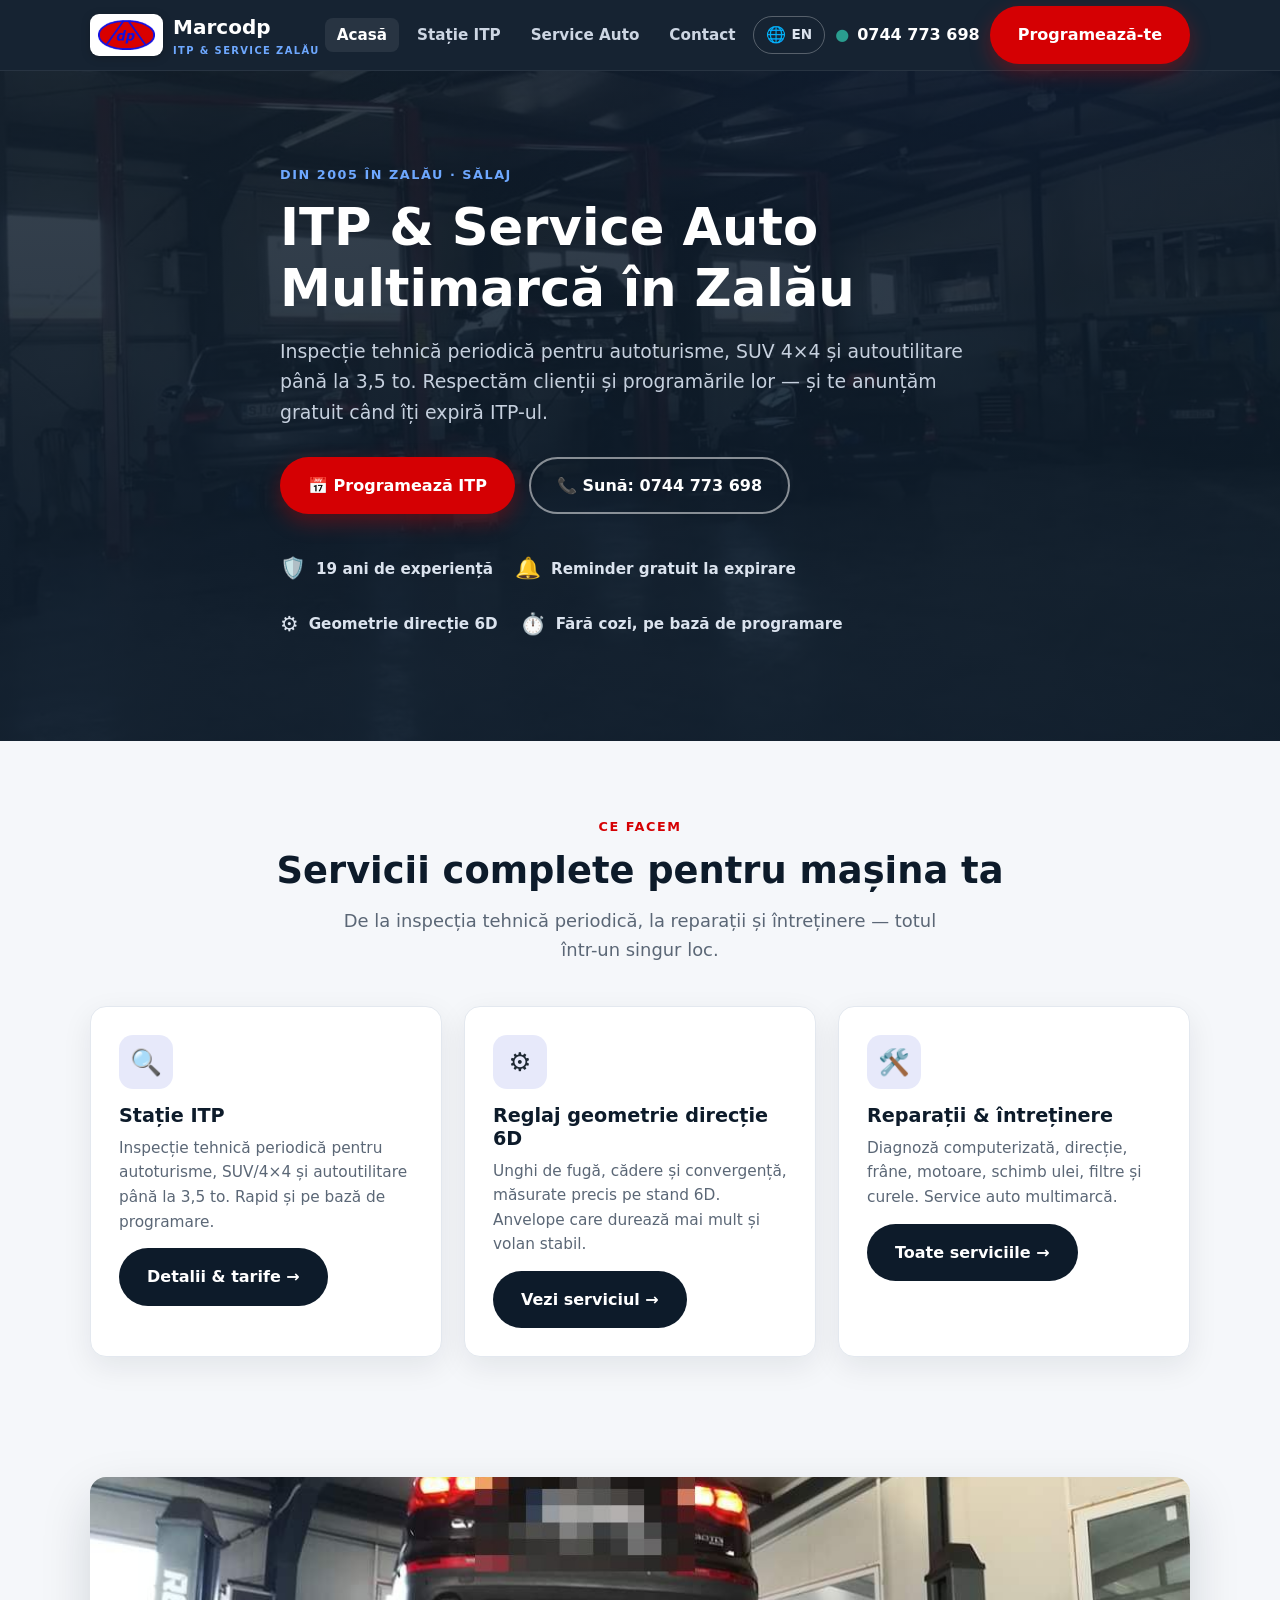
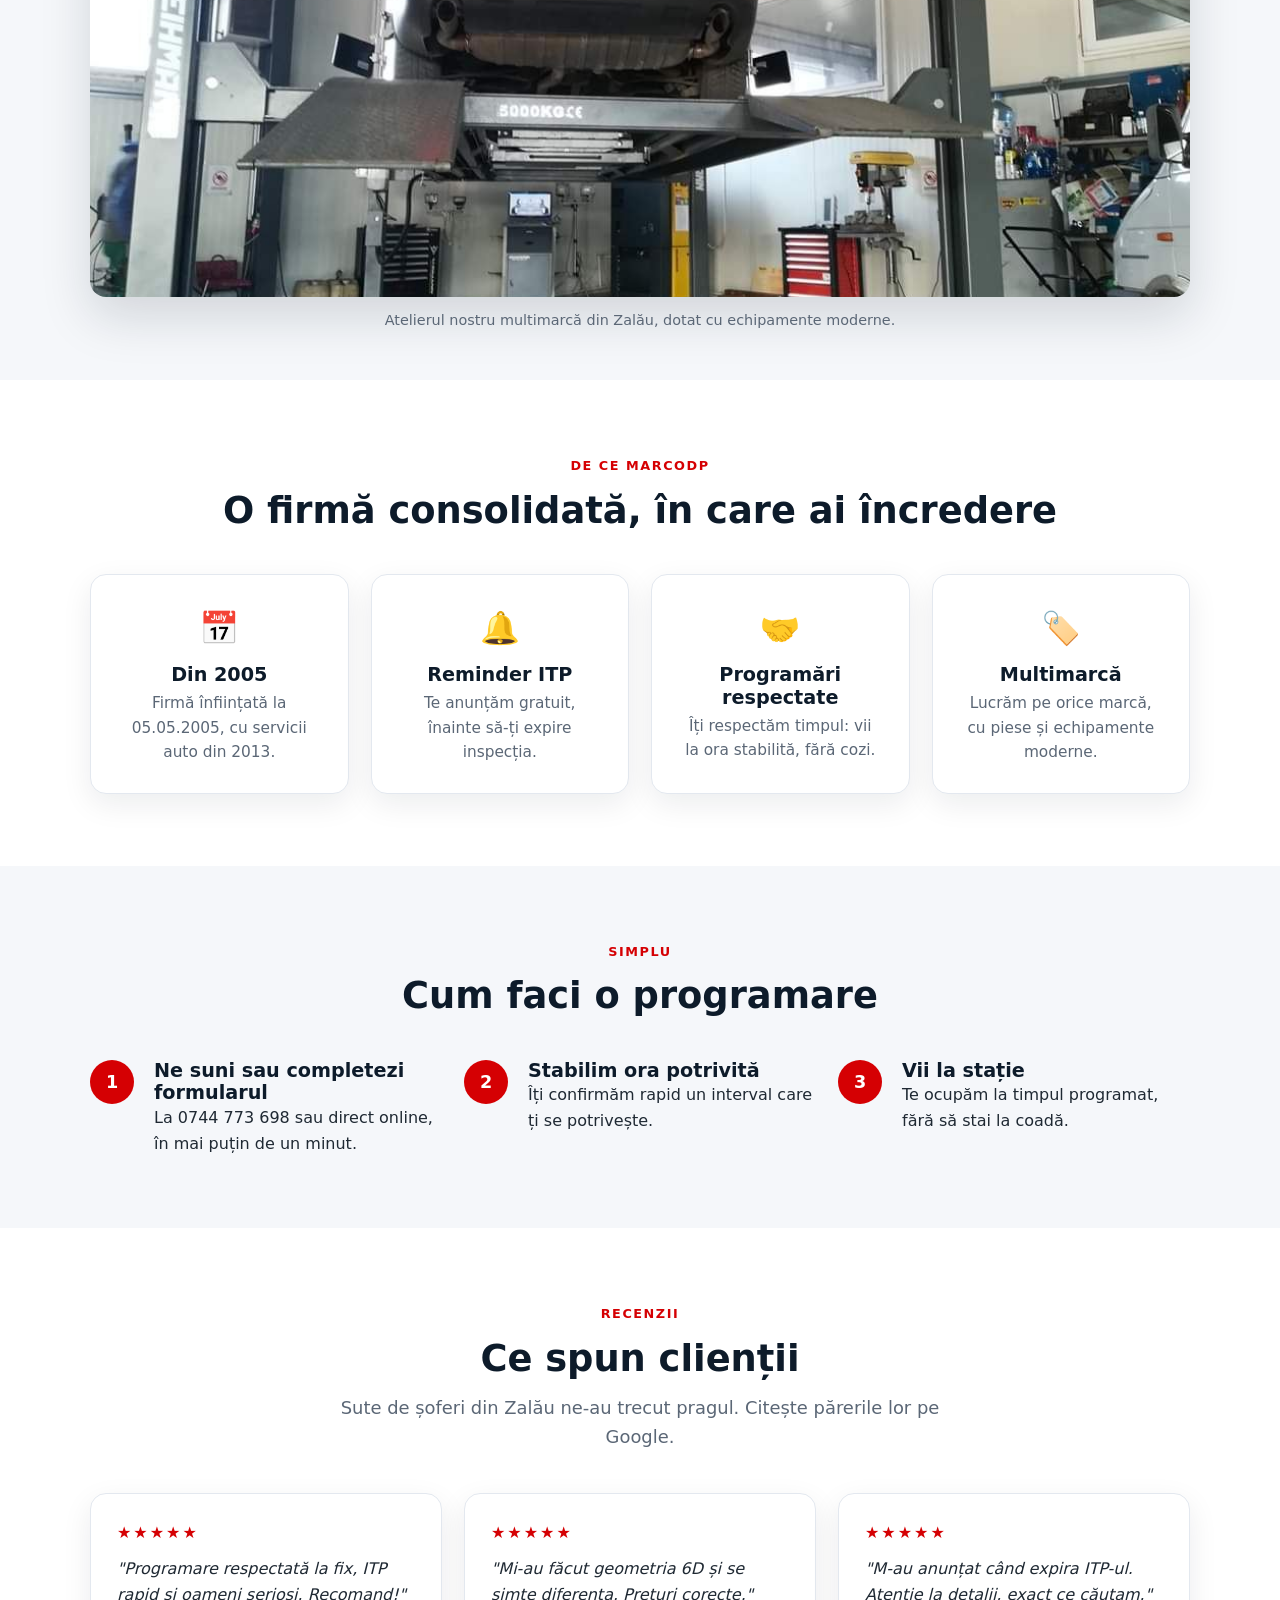
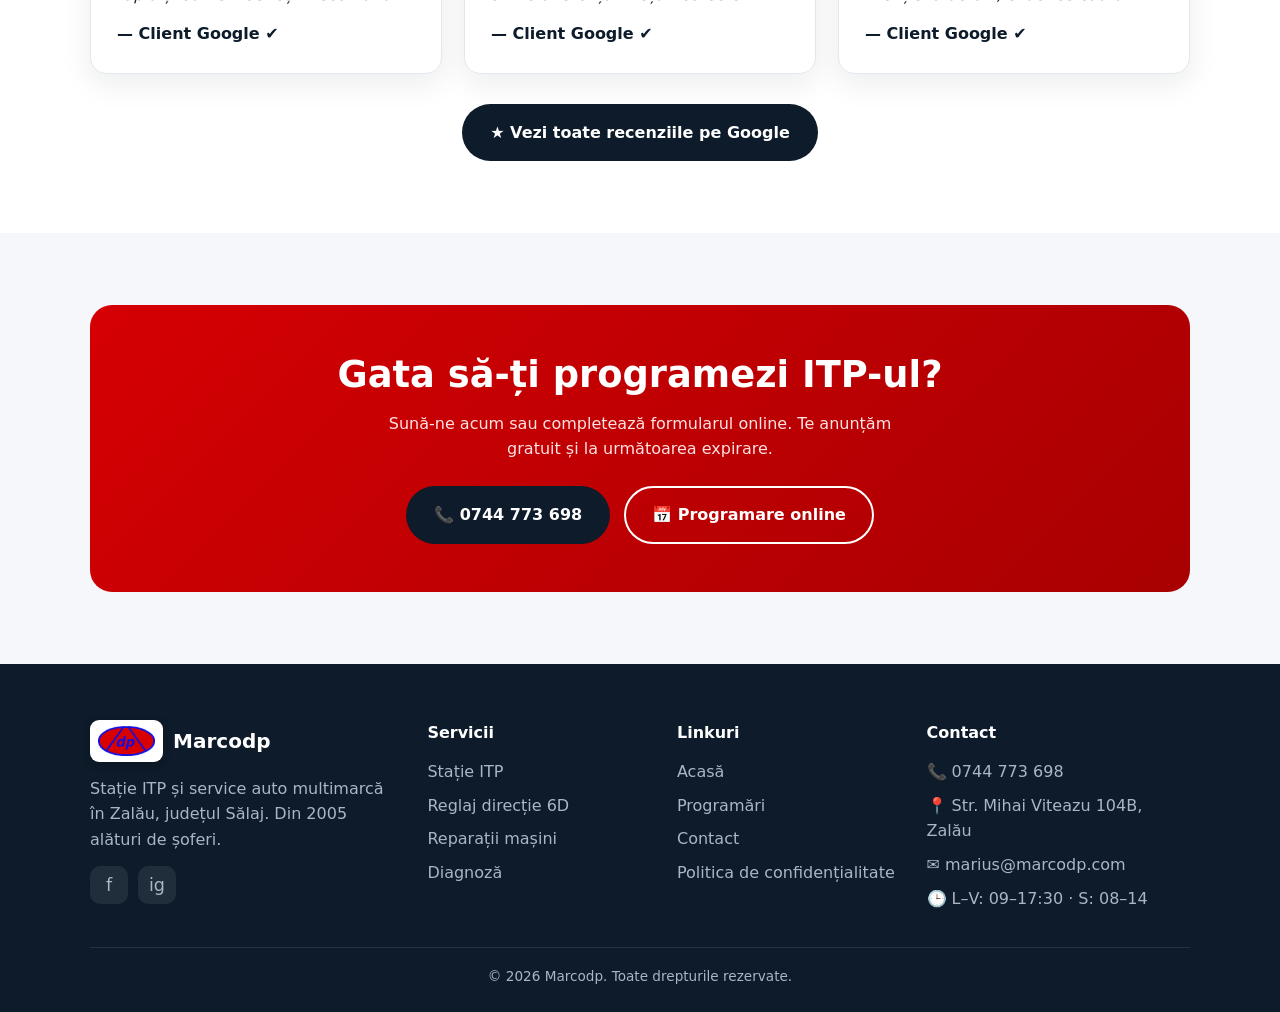
==== commit a94e0791: "Replace amber/yellow with pleasant blue + red; make placeholder highlight transparent - Hero eyebrow" ====
--- a/index.html
+++ b/index.html
@@ -62,7 +62,7 @@
   <!-- ===== Hero ===== -->
   <section class="hero">
     <div class="container hero-inner">
-      <span class="eyebrow" style="color:var(--amber)">Din 2005 în Zalău · Sălaj</span>
+      <span class="eyebrow" style="color:var(--accent)">Din 2005 în Zalău · Sălaj</span>
       <h1>ITP & Service Auto Multimarcă în Zalău</h1>
       <p>Inspecție tehnică periodică pentru autoturisme, SUV 4×4 și autoutilitare până la 3,5 to.
          Respectăm clienții și programările lor — și te anunțăm gratuit când îți expiră ITP-ul.</p>
--- a/assets/styles.css
+++ b/assets/styles.css
@@ -11,7 +11,7 @@
   --blue-dark: #1422a0;
   --red: #d50003;
   --red-dark: #a80002;
-  --amber: #ffb703;
+  --accent: #6ea8ff;
   --green: #2a9d8f;
   --bg: #f5f7fa;
   --card: #ffffff;
@@ -88,7 +88,7 @@
   box-shadow: 0 2px 8px rgba(0,0,0,.25);
 }
 .brand .logo img { height: 30px; width: auto; display: block; }
-.brand small { display: block; font-size: .62rem; font-weight: 600; letter-spacing: .14em; color: var(--amber); text-transform: uppercase; }
+.brand small { display: block; font-size: .62rem; font-weight: 600; letter-spacing: .14em; color: var(--accent); text-transform: uppercase; }
 .nav-links { display: flex; align-items: center; gap: 6px; list-style: none; }
 .nav-links a {
   color: #cdd6e3; font-weight: 600; font-size: .95rem; padding: 8px 12px; border-radius: 8px; transition: color .15s, background .15s;
@@ -188,7 +188,7 @@
 
 /* ---------- Reviews ---------- */
 .review { background: var(--card); border: 1px solid var(--line); border-radius: var(--radius); padding: 26px; box-shadow: var(--shadow); }
-.stars { color: var(--amber); letter-spacing: 2px; margin-bottom: 10px; }
+.stars { color: var(--red); letter-spacing: 2px; margin-bottom: 10px; }
 .review p { font-style: italic; color: var(--text); }
 .review .who { margin-top: 14px; font-weight: 700; color: var(--navy); font-style: normal; }
 
@@ -221,7 +221,7 @@
 .badge-open { display: inline-flex; align-items: center; gap: 6px; font-weight: 700; color: var(--green); }
 
 /* placeholder highlight so you can spot what to fill in */
-.fill { background: #fff3cd; border-bottom: 2px dotted var(--amber); padding: 0 2px; }
+.fill { background: transparent; padding: 0 2px; }
 
 /* ---------- Footer ---------- */
 .site-footer { background: var(--navy); color: #aab6c6; padding: 56px 0 24px; }
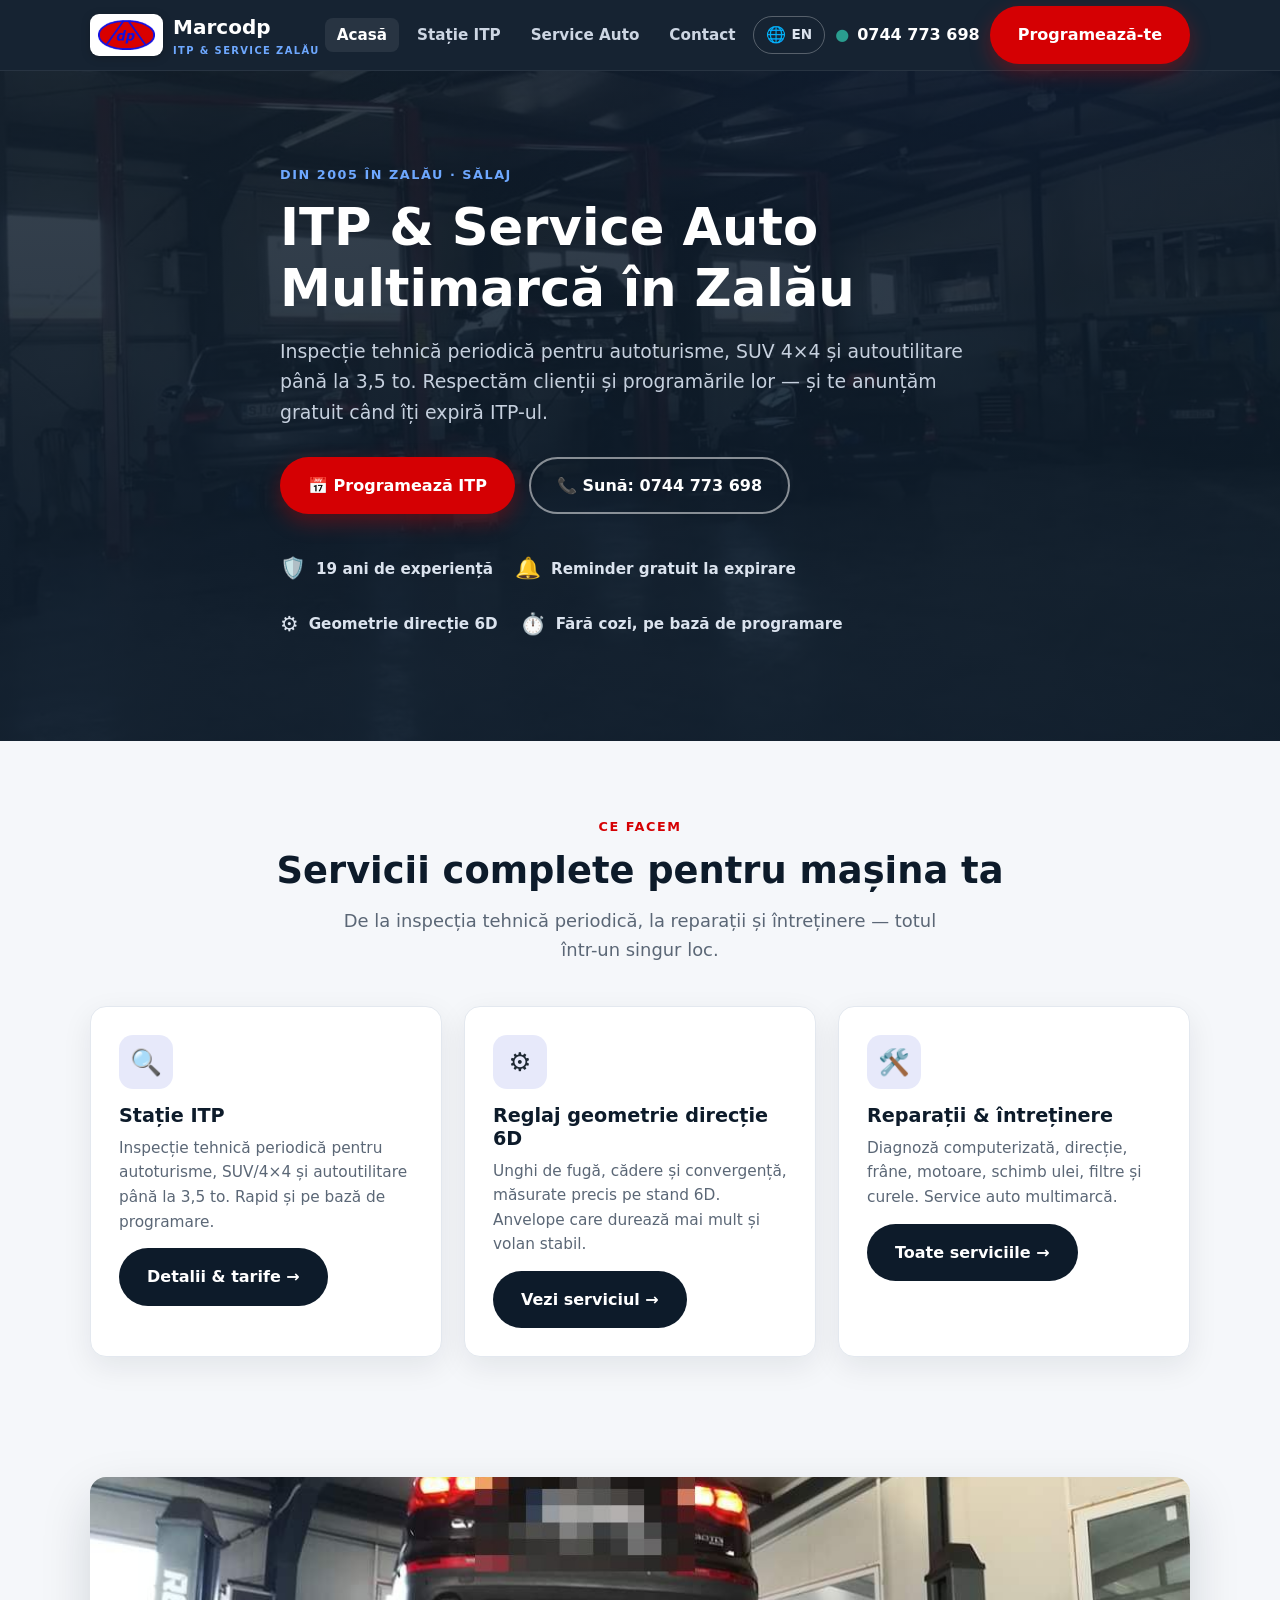
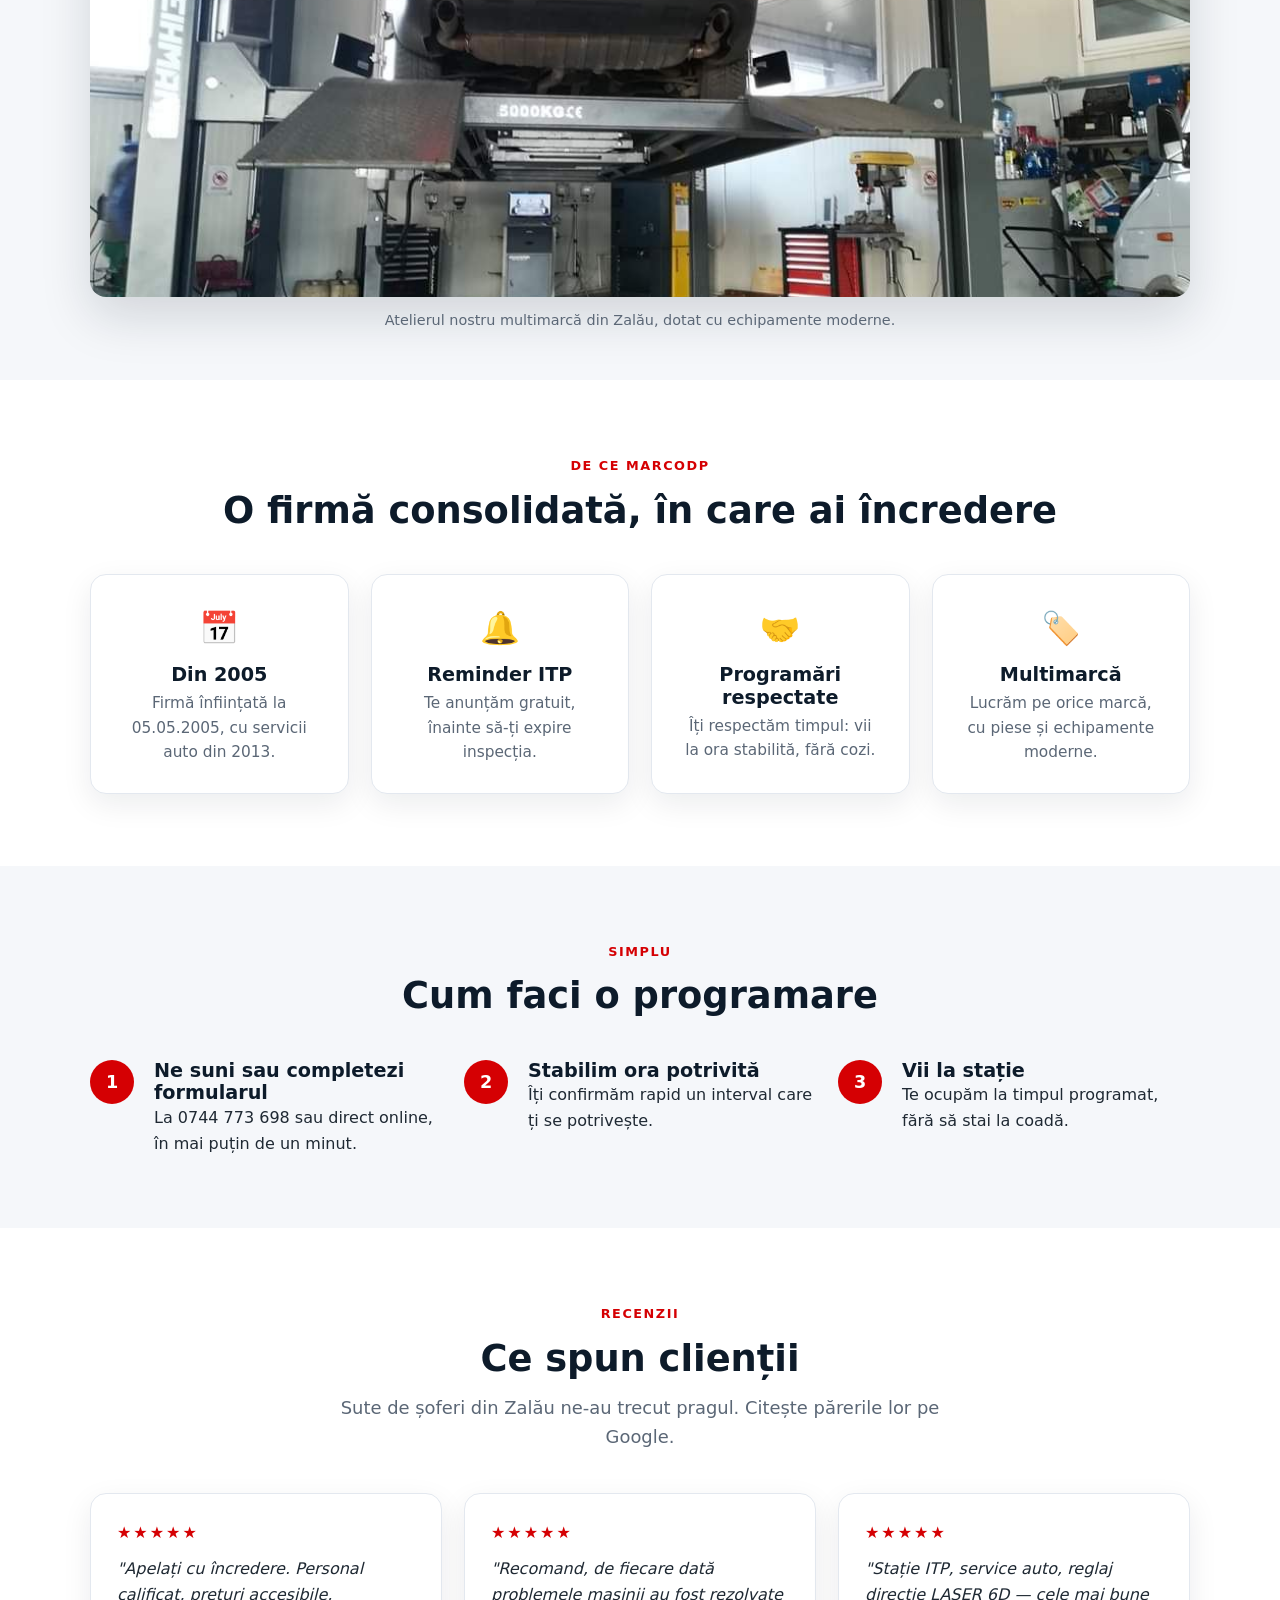
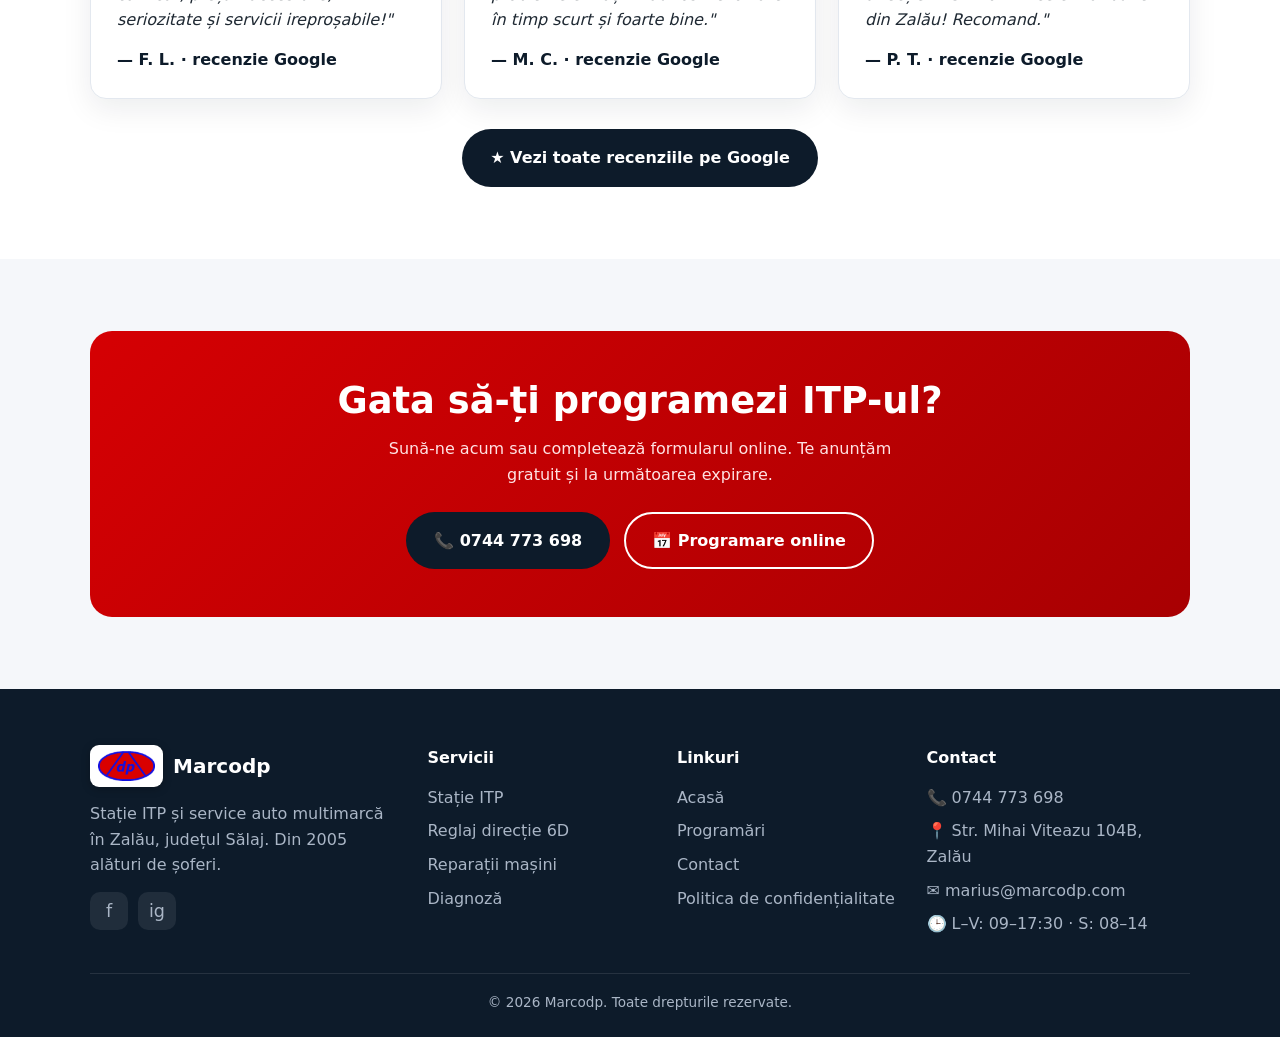
==== commit d13edce3: "Use real Google reviews (F. L., M. C., P. T.) on home page, RO + EN" ====
--- a/index.html
+++ b/index.html
@@ -176,9 +176,9 @@
         <p class="lead center">Sute de șoferi din Zalău ne-au trecut pragul. Citește părerile lor pe Google.</p>
       </div>
       <div class="grid grid-3">
-        <div class="review"><div class="stars">★★★★★</div><p>"Programare respectată la fix, ITP rapid și oameni serioși. Recomand!"</p><div class="who">— <span>Client Google ✔</span></div></div>
-        <div class="review"><div class="stars">★★★★★</div><p>"Mi-au făcut geometria 6D și se simte diferența. Prețuri corecte."</p><div class="who">— <span>Client Google ✔</span></div></div>
-        <div class="review"><div class="stars">★★★★★</div><p>"M-au anunțat când expira ITP-ul. Atenție la detalii, exact ce căutam."</p><div class="who">— <span>Client Google ✔</span></div></div>
+        <div class="review"><div class="stars">★★★★★</div><p>"Apelați cu încredere. Personal calificat, prețuri accesibile, seriozitate și servicii ireproșabile!"</p><div class="who">— <span>F. L. · recenzie Google</span></div></div>
+        <div class="review"><div class="stars">★★★★★</div><p>"Recomand, de fiecare dată problemele mașinii au fost rezolvate în timp scurt și foarte bine."</p><div class="who">— <span>M. C. · recenzie Google</span></div></div>
+        <div class="review"><div class="stars">★★★★★</div><p>"Stație ITP, service auto, reglaj direcție LASER 6D — cele mai bune din Zalău! Recomand."</p><div class="who">— <span>P. T. · recenzie Google</span></div></div>
       </div>
       <div class="center" style="margin-top:30px">
         <a class="btn btn--dark" href="https://www.google.com/search?q=marco+dp&rlz=1C5CHFA_enRO959RO959&oq=marco+dp&gs_lcrp=EgZjaHJvbWUyBggAEEUYOTIGCAEQRRg8MgYIAhBFGDzSAQgzMzIxajBqNKgCALACAQ&sourceid=chrome&ie=UTF-8#mpd=~9024363425667167294/customers/reviews" target="_blank" rel="noopener">★ Vezi toate recenziile pe Google</a>
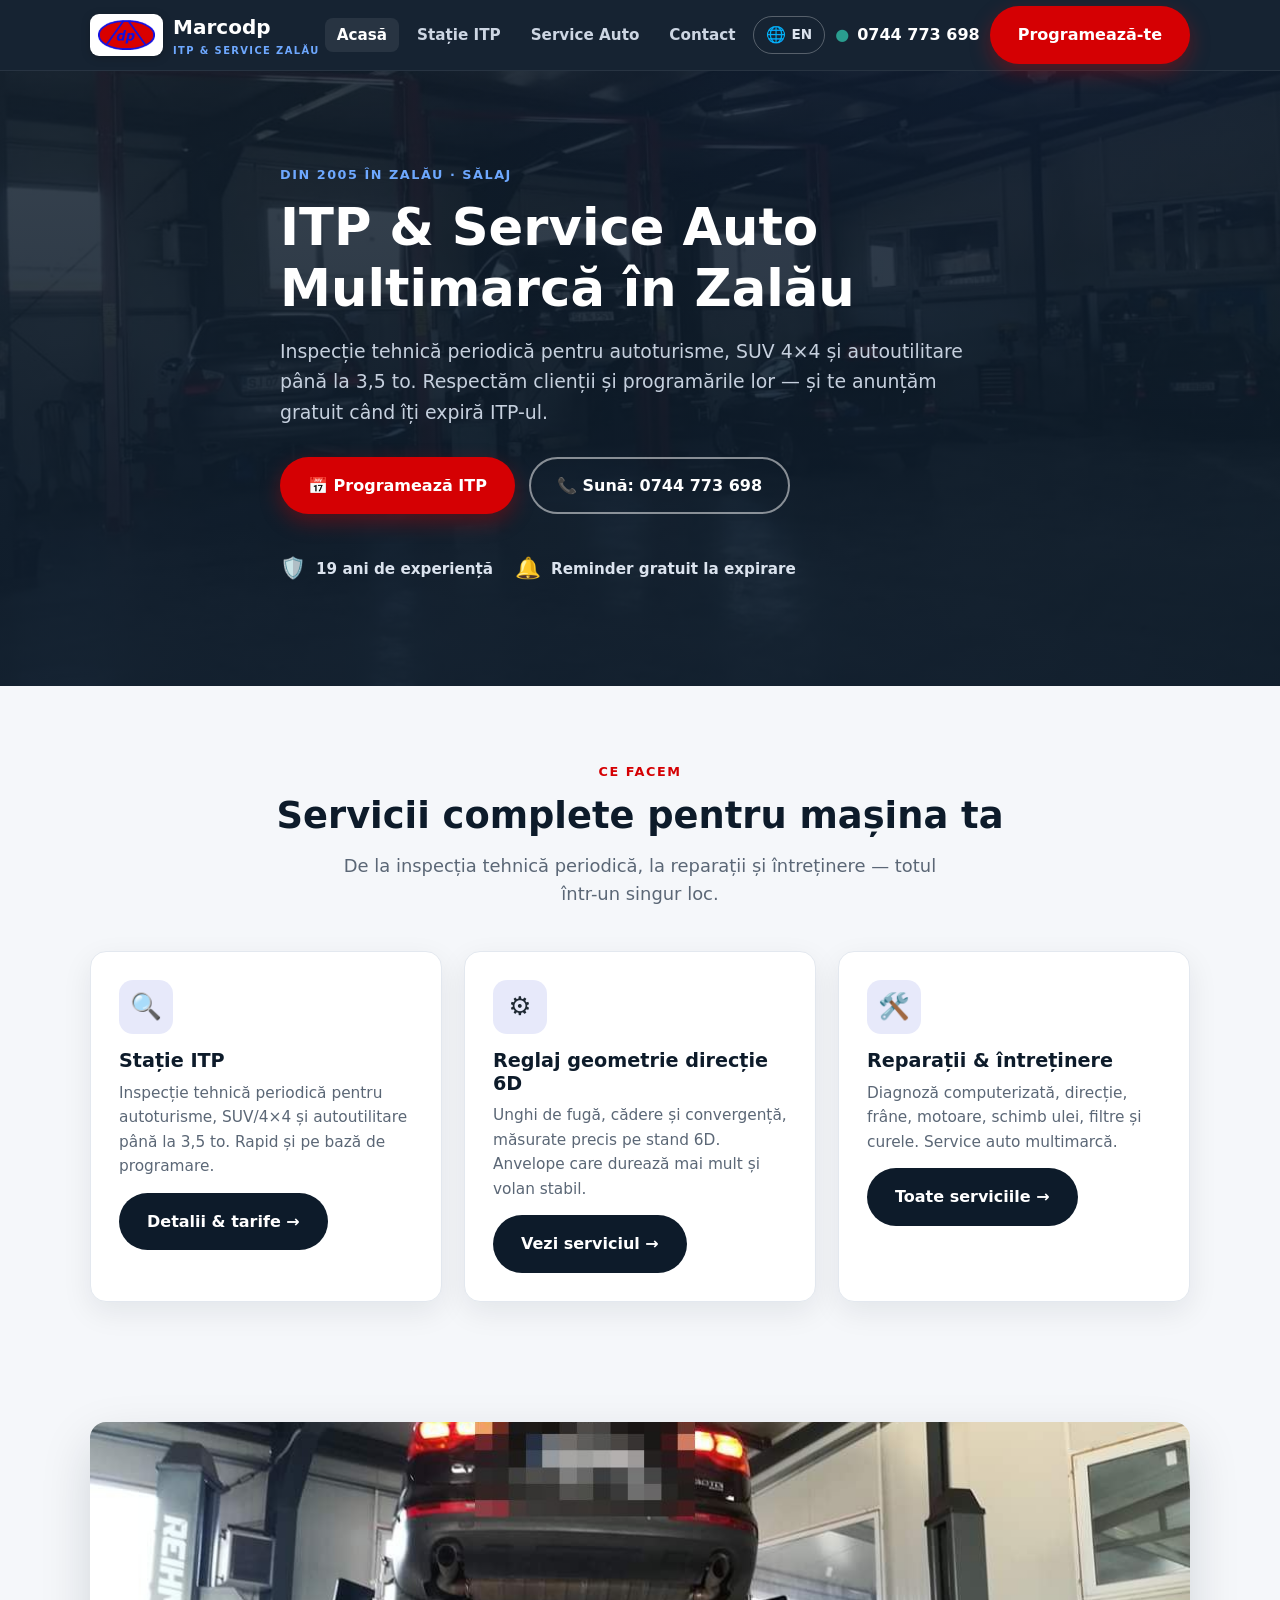
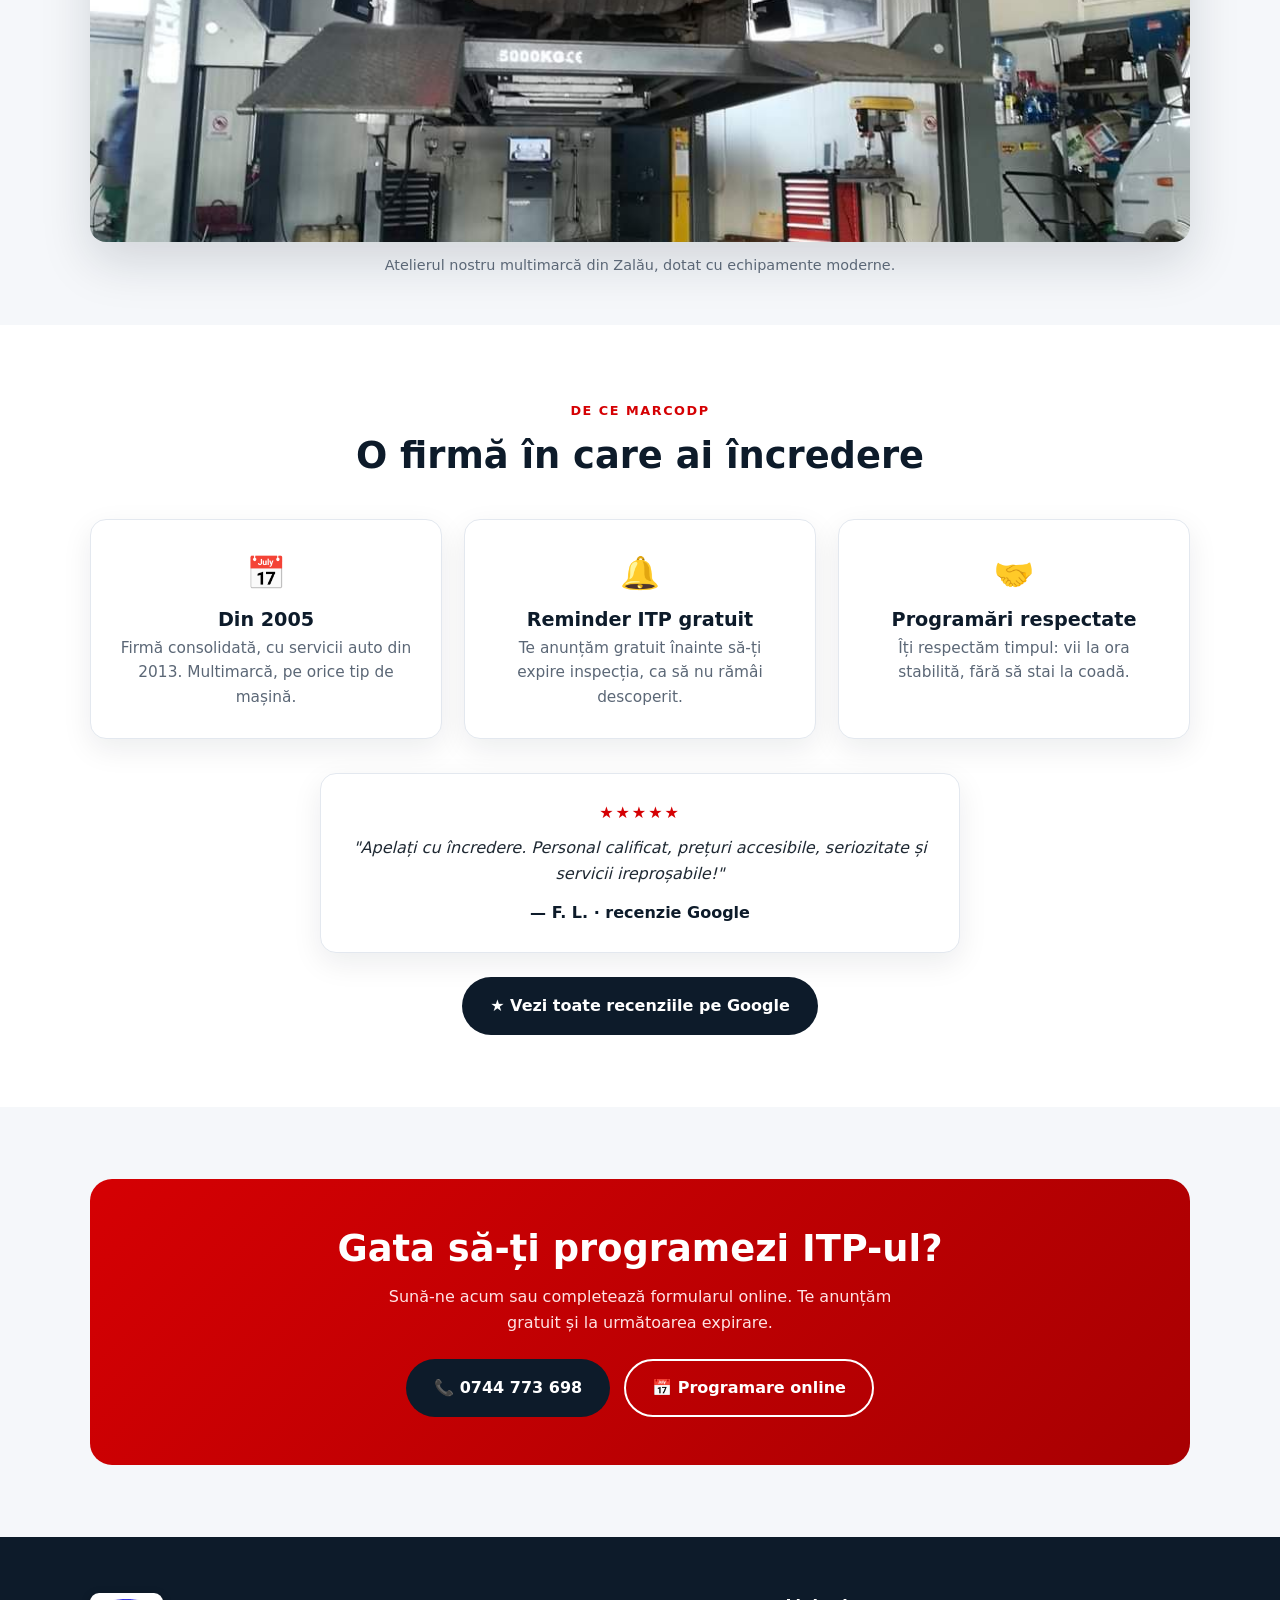
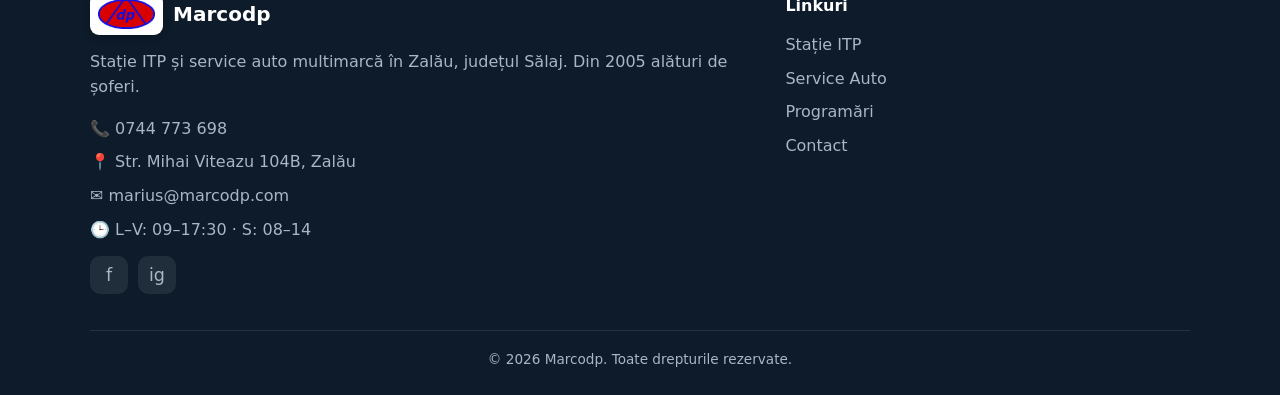
==== commit a63a5ad7: "added changes to reduce infos" ====
--- a/index.html
+++ b/index.html
@@ -73,8 +73,6 @@
       <div class="hero-badges">
         <span class="hero-badge"><span class="ico">🛡️</span> 19 ani de experiență</span>
         <span class="hero-badge"><span class="ico">🔔</span> Reminder gratuit la expirare</span>
-        <span class="hero-badge"><span class="ico">⚙️</span> Geometrie direcție 6D</span>
-        <span class="hero-badge"><span class="ico">⏱️</span> Fără cozi, pe bază de programare</span>
       </div>
     </div>
   </section>
@@ -120,67 +118,36 @@
     </div>
   </section>
 
-  <!-- ===== De ce noi ===== -->
+  <!-- ===== De ce noi + recenzie ===== -->
   <section class="section" style="background:#fff">
     <div class="container">
       <div class="center" style="margin-bottom:42px">
         <span class="eyebrow">De ce Marcodp</span>
-        <h2>O firmă consolidată, în care ai încredere</h2>
-      </div>
-      <div class="grid grid-4">
+        <h2>O firmă în care ai încredere</h2>
+      </div>
+      <div class="grid grid-3">
         <div class="card center">
           <div style="font-size:2rem">📅</div>
           <h3 style="margin:10px 0 4px">Din 2005</h3>
-          <p>Firmă înființată la 05.05.2005, cu servicii auto din 2013.</p>
+          <p>Firmă consolidată, cu servicii auto din 2013. Multimarcă, pe orice tip de mașină.</p>
         </div>
         <div class="card center">
           <div style="font-size:2rem">🔔</div>
-          <h3 style="margin:10px 0 4px">Reminder ITP</h3>
-          <p>Te anunțăm gratuit, înainte să-ți expire inspecția.</p>
+          <h3 style="margin:10px 0 4px">Reminder ITP gratuit</h3>
+          <p>Te anunțăm gratuit înainte să-ți expire inspecția, ca să nu rămâi descoperit.</p>
         </div>
         <div class="card center">
           <div style="font-size:2rem">🤝</div>
           <h3 style="margin:10px 0 4px">Programări respectate</h3>
-          <p>Îți respectăm timpul: vii la ora stabilită, fără cozi.</p>
-        </div>
-        <div class="card center">
-          <div style="font-size:2rem">🏷️</div>
-          <h3 style="margin:10px 0 4px">Multimarcă</h3>
-          <p>Lucrăm pe orice marcă, cu piese și echipamente moderne.</p>
-        </div>
-      </div>
-    </div>
-  </section>
-
-  <!-- ===== Pași ===== -->
-  <section class="section">
-    <div class="container">
-      <div class="center" style="margin-bottom:42px">
-        <span class="eyebrow">Simplu</span>
-        <h2>Cum faci o programare</h2>
-      </div>
-      <div class="grid grid-3 steps">
-        <div class="step"><h3>Ne suni sau completezi formularul</h3><p>La 0744 773 698 sau direct online, în mai puțin de un minut.</p></div>
-        <div class="step"><h3>Stabilim ora potrivită</h3><p>Îți confirmăm rapid un interval care ți se potrivește.</p></div>
-        <div class="step"><h3>Vii la stație</h3><p>Te ocupăm la timpul programat, fără să stai la coadă.</p></div>
-      </div>
-    </div>
-  </section>
-
-  <!-- ===== Reviews ===== -->
-  <section class="section" style="background:#fff">
-    <div class="container">
-      <div class="center" style="margin-bottom:42px">
-        <span class="eyebrow">Recenzii</span>
-        <h2>Ce spun clienții</h2>
-        <p class="lead center">Sute de șoferi din Zalău ne-au trecut pragul. Citește părerile lor pe Google.</p>
-      </div>
-      <div class="grid grid-3">
-        <div class="review"><div class="stars">★★★★★</div><p>"Apelați cu încredere. Personal calificat, prețuri accesibile, seriozitate și servicii ireproșabile!"</p><div class="who">— <span>F. L. · recenzie Google</span></div></div>
-        <div class="review"><div class="stars">★★★★★</div><p>"Recomand, de fiecare dată problemele mașinii au fost rezolvate în timp scurt și foarte bine."</p><div class="who">— <span>M. C. · recenzie Google</span></div></div>
-        <div class="review"><div class="stars">★★★★★</div><p>"Stație ITP, service auto, reglaj direcție LASER 6D — cele mai bune din Zalău! Recomand."</p><div class="who">— <span>P. T. · recenzie Google</span></div></div>
-      </div>
-      <div class="center" style="margin-top:30px">
+          <p>Îți respectăm timpul: vii la ora stabilită, fără să stai la coadă.</p>
+        </div>
+      </div>
+      <div class="review" style="max-width:640px;margin:34px auto 0;text-align:center">
+        <div class="stars">★★★★★</div>
+        <p>"Apelați cu încredere. Personal calificat, prețuri accesibile, seriozitate și servicii ireproșabile!"</p>
+        <div class="who">— <span>F. L. · recenzie Google</span></div>
+      </div>
+      <div class="center" style="margin-top:24px">
         <a class="btn btn--dark" href="https://www.google.com/search?q=marco+dp&rlz=1C5CHFA_enRO959RO959&oq=marco+dp&gs_lcrp=EgZjaHJvbWUyBggAEEUYOTIGCAEQRRg8MgYIAhBFGDzSAQgzMzIxajBqNKgCALACAQ&sourceid=chrome&ie=UTF-8#mpd=~9024363425667167294/customers/reviews" target="_blank" rel="noopener">★ Vezi toate recenziile pe Google</a>
       </div>
     </div>
@@ -203,41 +170,29 @@
   <!-- ===== Footer ===== -->
   <footer class="site-footer">
     <div class="container">
-      <div class="footer-grid">
+      <div class="footer-grid footer-grid--slim">
         <div>
           <a class="brand" href="index.html"><span class="logo"><img src="assets/img/logo-mark.png" alt="Marco DP" /></span><span style="color:#fff">Marcodp</span></a>
           <p style="margin-top:14px">Stație ITP și service auto multimarcă în Zalău, județul Sălaj. Din 2005 alături de șoferi.</p>
-          <div class="social">
-            <a href="#" aria-label="Facebook">f</a>
-            <a href="#" aria-label="Instagram">ig</a>
-          </div>
-        </div>
-        <div>
-          <h4>Servicii</h4>
-          <ul class="footer-links">
-            <li><a href="itp.html">Stație ITP</a></li>
-            <li><a href="service.html">Reglaj direcție 6D</a></li>
-            <li><a href="service.html">Reparații mașini</a></li>
-            <li><a href="service.html">Diagnoză</a></li>
-          </ul>
-        </div>
-        <div>
-          <h4>Linkuri</h4>
-          <ul class="footer-links">
-            <li><a href="index.html">Acasă</a></li>
-            <li><a href="contact.html#programare">Programări</a></li>
-            <li><a href="contact.html">Contact</a></li>
-            <li><a href="#">Politica de confidențialitate</a></li>
-          </ul>
-        </div>
-        <div>
-          <h4>Contact</h4>
-          <ul class="footer-links">
+          <ul class="footer-links" style="margin-top:16px">
             <li>📞 <a href="tel:+40744773698">0744 773 698</a></li>
             <li>📍 Str. Mihai Viteazu 104B, Zalău</li>
             <li>✉️ <a href="mailto:marius@marcodp.com">marius@marcodp.com</a></li>
             <li>🕒 L–V: 09–17:30 · S: 08–14</li>
           </ul>
+          <div class="social">
+            <a href="#" aria-label="Facebook">f</a>
+            <a href="#" aria-label="Instagram">ig</a>
+          </div>
+        </div>
+        <div>
+          <h4>Linkuri</h4>
+          <ul class="footer-links">
+            <li><a href="itp.html">Stație ITP</a></li>
+            <li><a href="service.html">Service Auto</a></li>
+            <li><a href="contact.html#programare">Programări</a></li>
+            <li><a href="contact.html">Contact</a></li>
+          </ul>
         </div>
       </div>
       <div class="footer-bottom">© 2026 Marcodp. Toate drepturile rezervate.</div>
--- a/assets/styles.css
+++ b/assets/styles.css
@@ -226,6 +226,7 @@
 /* ---------- Footer ---------- */
 .site-footer { background: var(--navy); color: #aab6c6; padding: 56px 0 24px; }
 .footer-grid { display: grid; grid-template-columns: 1.4fr 1fr 1fr 1.2fr; gap: 30px; }
+.footer-grid--slim { grid-template-columns: 1.6fr 1fr; gap: 48px; }
 .site-footer h4 { color: #fff; margin-bottom: 14px; font-size: 1rem; }
 .site-footer a { color: #aab6c6; }
 .site-footer a:hover { color: #fff; }
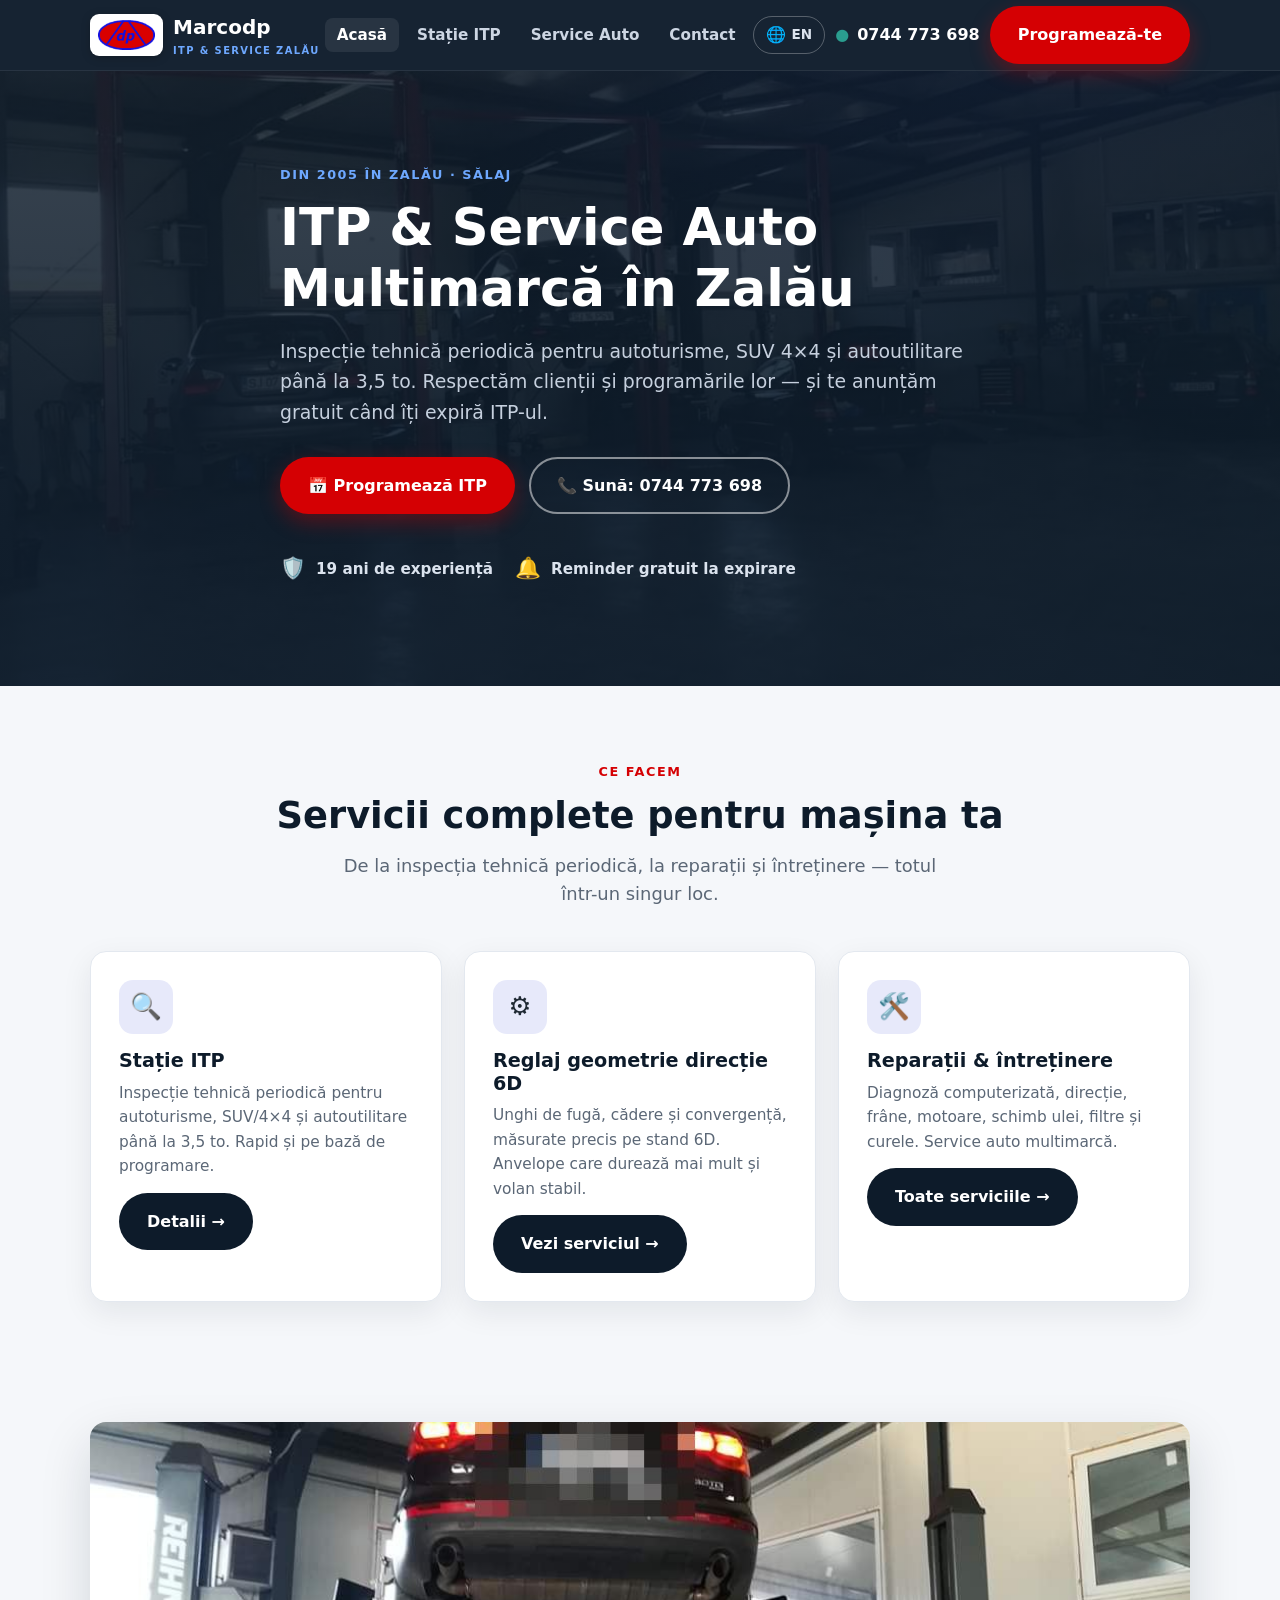
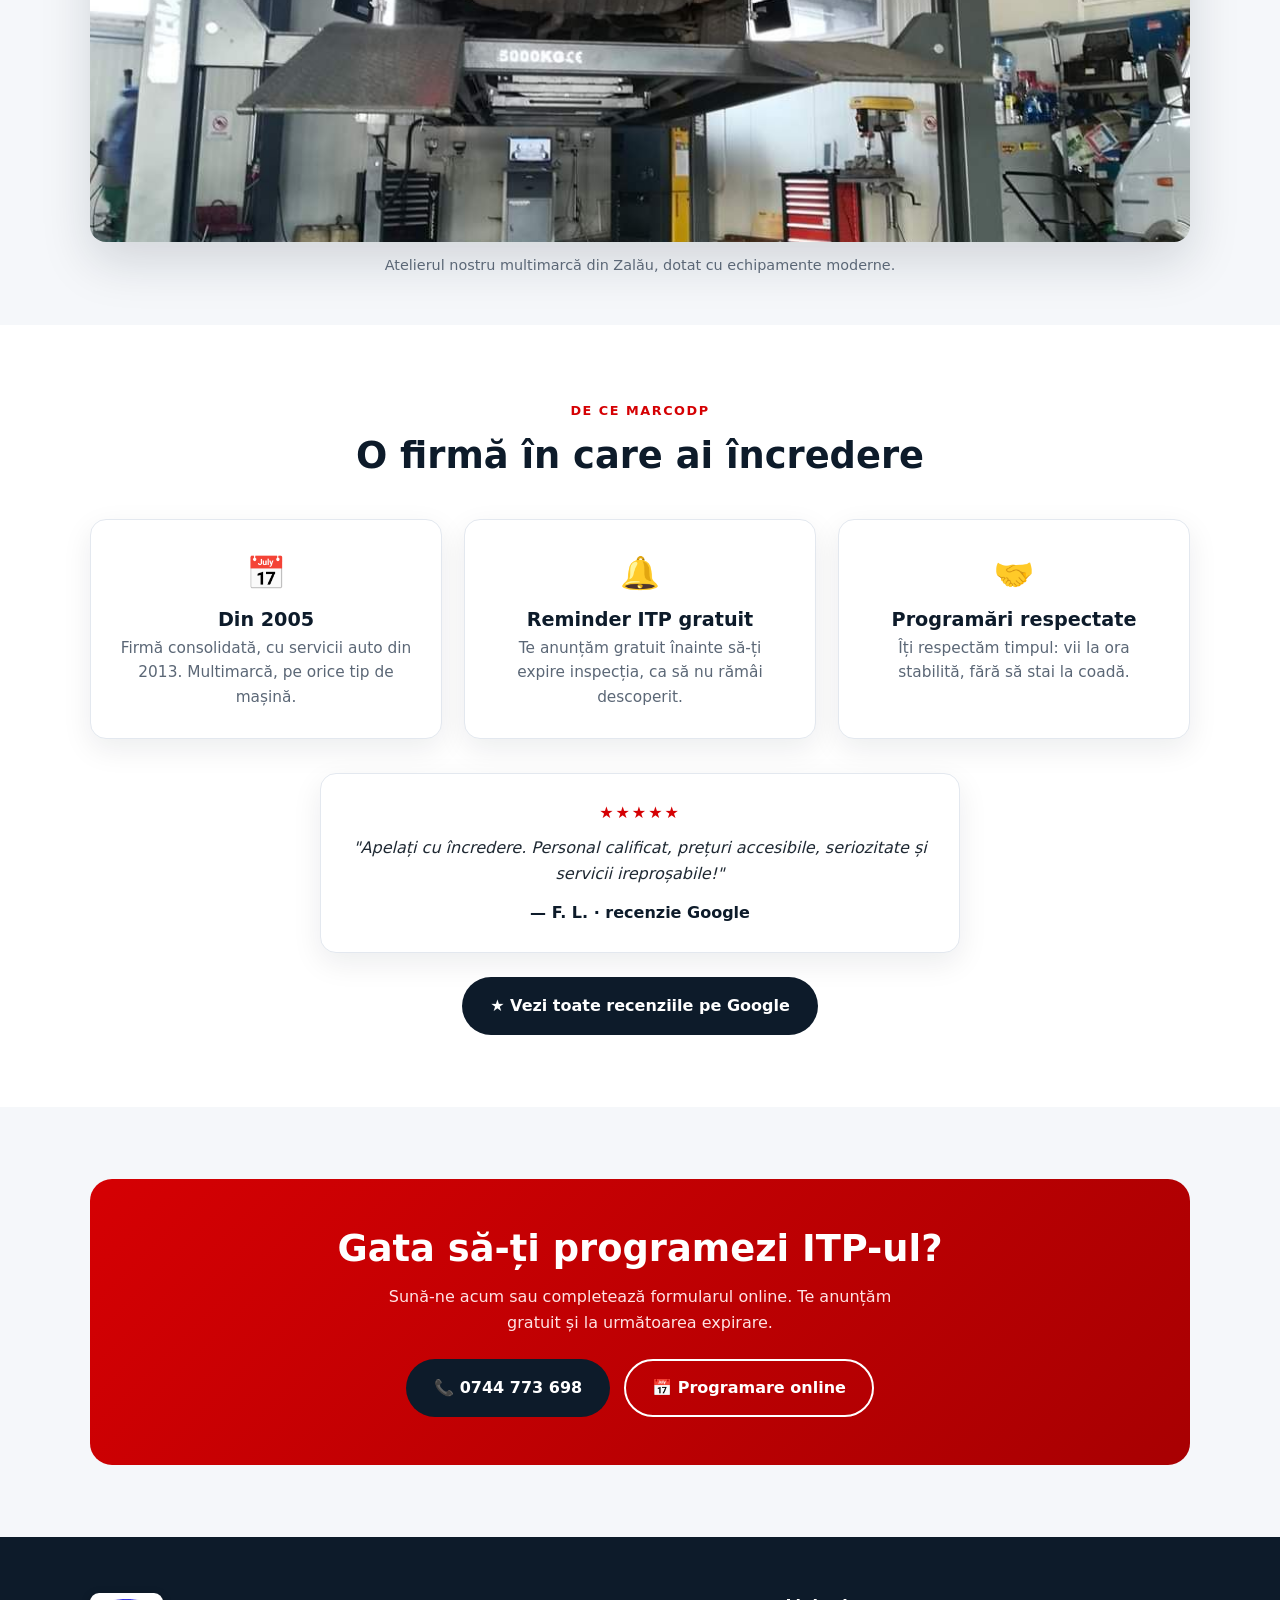
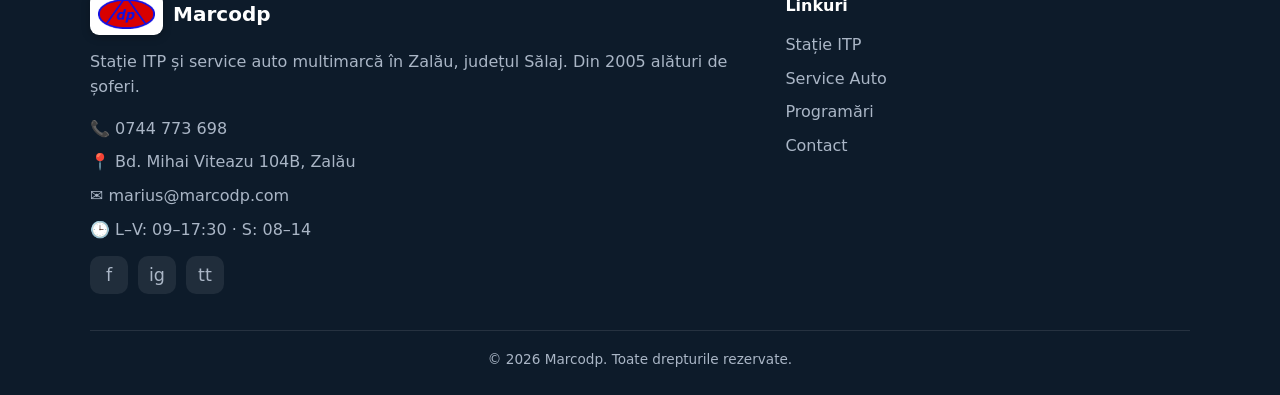
==== commit 81cc6548: "oate cele patru modificări sunt aplicate pe ambele versiuni (RO + EN), verificate pe serverul care r" ====
--- a/index.html
+++ b/index.html
@@ -20,7 +20,7 @@
     "priceRange": "$$",
     "address": {
       "@type": "PostalAddress",
-      "streetAddress": "Strada Mihai Viteazu 104B",
+      "streetAddress": "Bulevardul Mihai Viteazu 104B",
       "addressLocality": "Zalău",
       "addressRegion": "Sălaj",
       "postalCode": "450000",
@@ -31,7 +31,7 @@
       { "@type": "OpeningHoursSpecification", "dayOfWeek": ["Monday","Tuesday","Wednesday","Thursday","Friday"], "opens": "09:00", "closes": "17:30" },
       { "@type": "OpeningHoursSpecification", "dayOfWeek": "Saturday", "opens": "08:00", "closes": "14:00" }
     ],
-    "sameAs": ["https://www.facebook.com/", "https://www.instagram.com/"]
+    "sameAs": ["https://www.facebook.com/marcodpzalau/", "https://www.instagram.com/itpzalau", "https://www.tiktok.com/@itpzalau_marcodp"]
   }
   </script>
 </head>
@@ -90,7 +90,7 @@
           <div class="ico-box">🔍</div>
           <h3>Stație ITP</h3>
           <p>Inspecție tehnică periodică pentru autoturisme, SUV/4×4 și autoutilitare până la 3,5 to. Rapid și pe bază de programare.</p>
-          <p style="margin-top:14px"><a class="btn btn--dark" href="itp.html">Detalii & tarife →</a></p>
+          <p style="margin-top:14px"><a class="btn btn--dark" href="itp.html">Detalii →</a></p>
         </div>
         <div class="card">
           <div class="ico-box">⚙️</div>
@@ -176,13 +176,14 @@
           <p style="margin-top:14px">Stație ITP și service auto multimarcă în Zalău, județul Sălaj. Din 2005 alături de șoferi.</p>
           <ul class="footer-links" style="margin-top:16px">
             <li>📞 <a href="tel:+40744773698">0744 773 698</a></li>
-            <li>📍 Str. Mihai Viteazu 104B, Zalău</li>
+            <li>📍 Bd. Mihai Viteazu 104B, Zalău</li>
             <li>✉️ <a href="mailto:marius@marcodp.com">marius@marcodp.com</a></li>
             <li>🕒 L–V: 09–17:30 · S: 08–14</li>
           </ul>
           <div class="social">
-            <a href="#" aria-label="Facebook">f</a>
-            <a href="#" aria-label="Instagram">ig</a>
+            <a href="https://www.facebook.com/marcodpzalau/" target="_blank" rel="noopener" aria-label="Facebook">f</a>
+            <a href="https://www.instagram.com/itpzalau?igsh=bW51cm13eXRtMGx3" target="_blank" rel="noopener" aria-label="Instagram">ig</a>
+            <a href="https://www.tiktok.com/@itpzalau_marcodp?_r=1&_t=ZN-97BMrtKsada" target="_blank" rel="noopener" aria-label="TikTok">tt</a>
           </div>
         </div>
         <div>
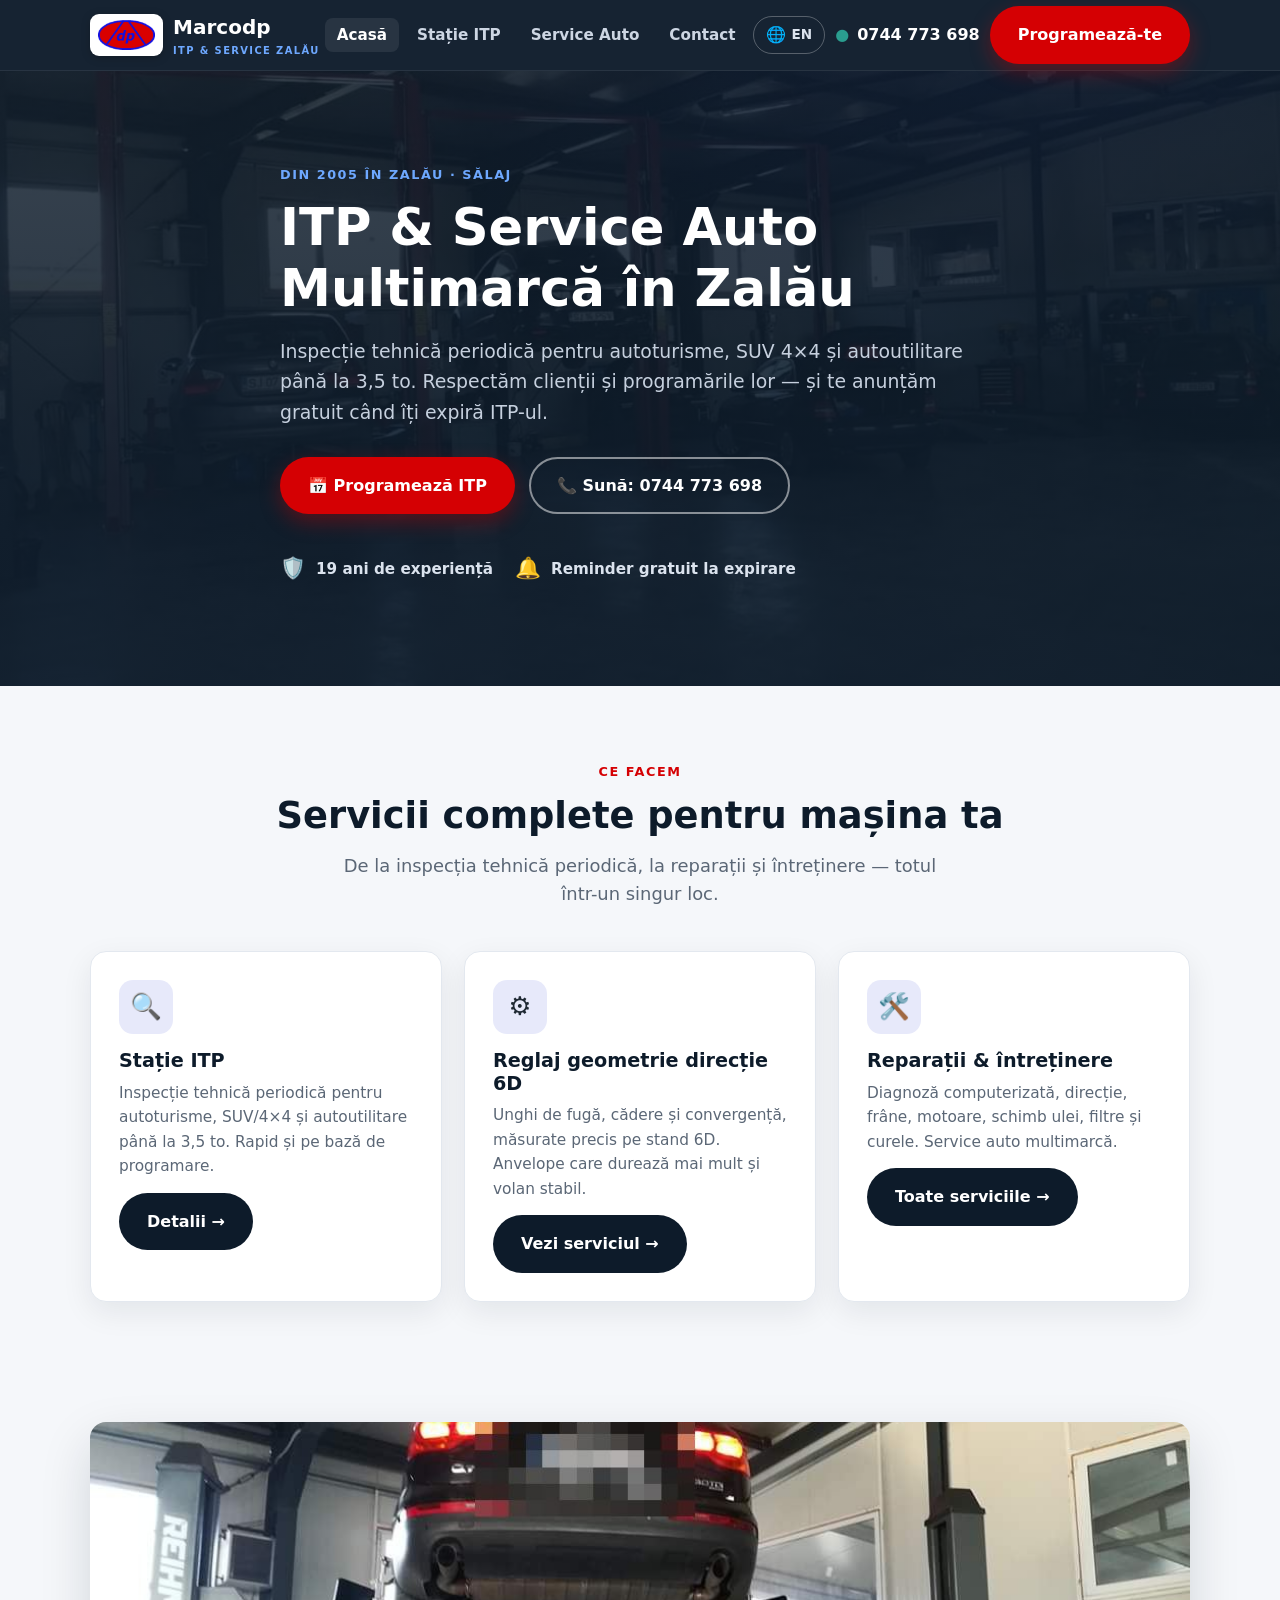
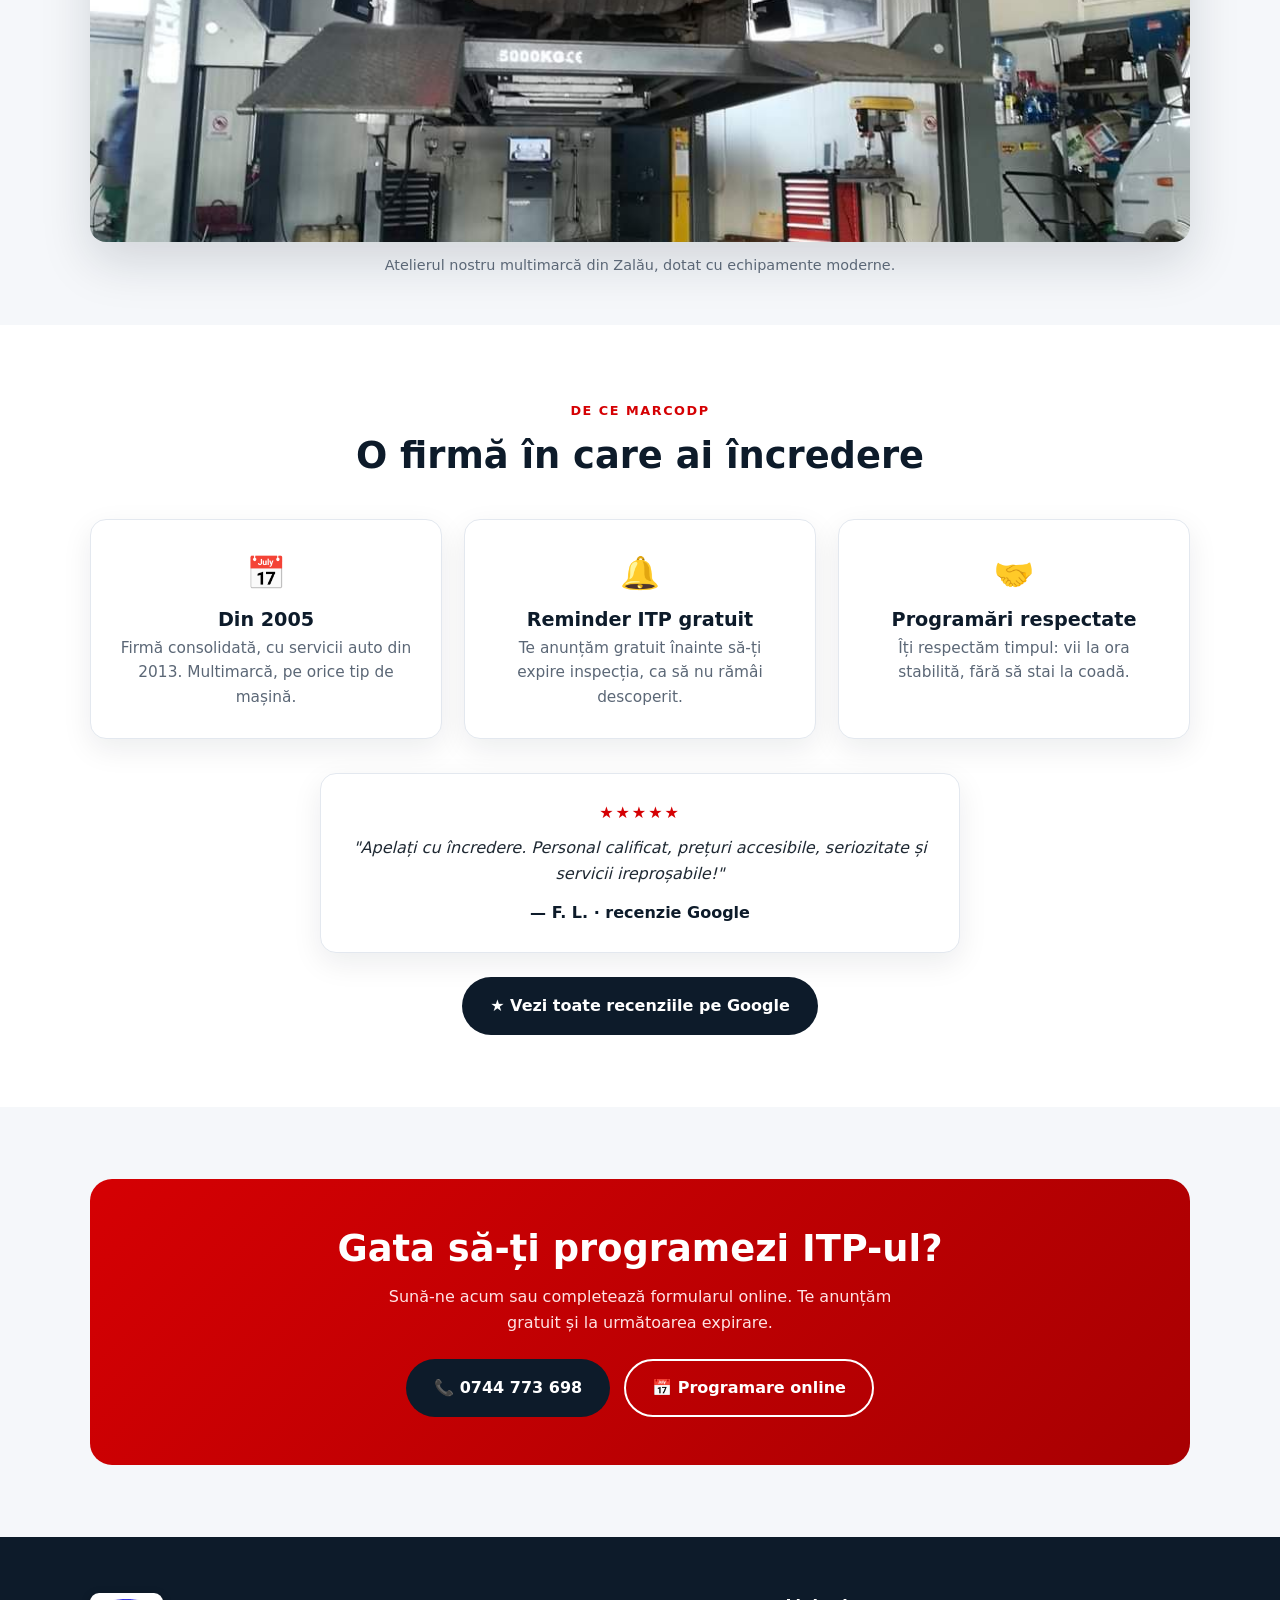
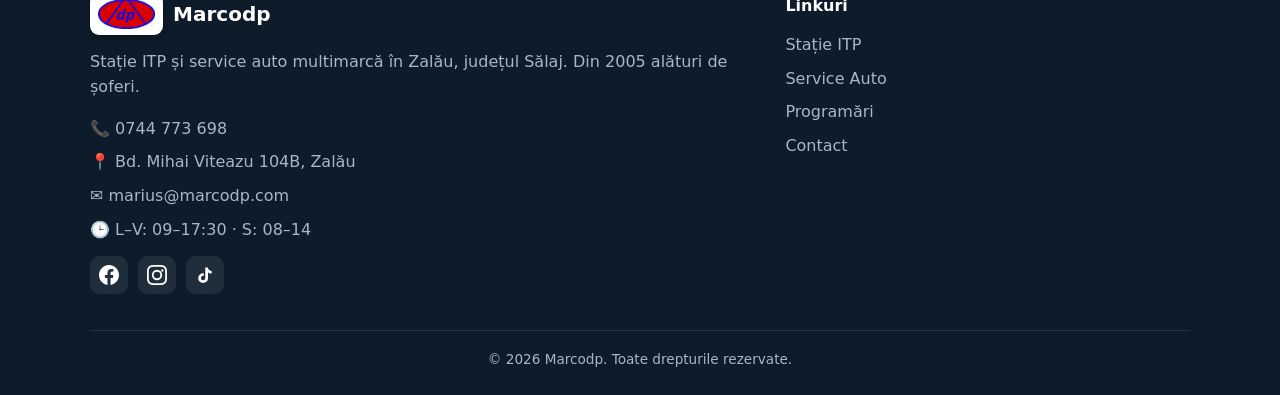
==== commit 757a466f: "Use real Facebook/Instagram/TikTok SVG icons instead of letters Co-Authored-By: Claude Opus 4.8 <nor" ====
--- a/index.html
+++ b/index.html
@@ -181,9 +181,9 @@
             <li>🕒 L–V: 09–17:30 · S: 08–14</li>
           </ul>
           <div class="social">
-            <a href="https://www.facebook.com/marcodpzalau/" target="_blank" rel="noopener" aria-label="Facebook">f</a>
-            <a href="https://www.instagram.com/itpzalau?igsh=bW51cm13eXRtMGx3" target="_blank" rel="noopener" aria-label="Instagram">ig</a>
-            <a href="https://www.tiktok.com/@itpzalau_marcodp?_r=1&_t=ZN-97BMrtKsada" target="_blank" rel="noopener" aria-label="TikTok">tt</a>
+            <a href="https://www.facebook.com/marcodpzalau/" target="_blank" rel="noopener" aria-label="Facebook"><svg viewBox="0 0 24 24" fill="currentColor" aria-hidden="true"><path d="M24 12.07C24 5.4 18.63 0 12 0S0 5.4 0 12.07C0 18.1 4.39 23.1 10.13 24v-8.44H7.08v-3.49h3.05V9.41c0-3.02 1.79-4.69 4.53-4.69 1.31 0 2.68.24 2.68.24v2.97h-1.51c-1.49 0-1.96.93-1.96 1.89v2.25h3.33l-.53 3.49h-2.8V24C19.61 23.1 24 18.1 24 12.07z"/></svg></a>
+            <a href="https://www.instagram.com/itpzalau?igsh=bW51cm13eXRtMGx3" target="_blank" rel="noopener" aria-label="Instagram"><svg viewBox="0 0 24 24" fill="currentColor" aria-hidden="true"><path d="M12 2.16c3.2 0 3.58.01 4.85.07 1.17.05 1.8.25 2.23.41.56.22.96.48 1.38.9.42.42.68.82.9 1.38.16.42.36 1.06.41 2.23.06 1.27.07 1.65.07 4.85s-.01 3.58-.07 4.85c-.05 1.17-.25 1.8-.41 2.23-.22.56-.48.96-.9 1.38-.42.42-.82.68-1.38.9-.42.16-1.06.36-2.23.41-1.27.06-1.65.07-4.85.07s-3.58-.01-4.85-.07c-1.17-.05-1.8-.25-2.23-.41a3.7 3.7 0 0 1-1.38-.9 3.7 3.7 0 0 1-.9-1.38c-.16-.42-.36-1.06-.41-2.23C2.17 15.58 2.16 15.2 2.16 12s.01-3.58.07-4.85c.05-1.17.25-1.8.41-2.23.22-.56.48-.96.9-1.38.42-.42.82-.68 1.38-.9.42-.16 1.06-.36 2.23-.41C8.42 2.17 8.8 2.16 12 2.16zM12 0C8.74 0 8.33.01 7.05.07 5.78.13 4.9.33 4.14.63c-.79.31-1.46.72-2.12 1.38C1.36 2.67.95 3.34.63 4.14.33 4.9.13 5.78.07 7.05.01 8.33 0 8.74 0 12s.01 3.67.07 4.95c.06 1.27.26 2.15.56 2.91.31.79.72 1.46 1.38 2.12.66.66 1.33 1.07 2.12 1.38.76.3 1.64.5 2.91.56C8.33 23.99 8.74 24 12 24s3.67-.01 4.95-.07c1.27-.06 2.15-.26 2.91-.56.79-.31 1.46-.72 2.12-1.38.66-.66 1.07-1.33 1.38-2.12.3-.76.5-1.64.56-2.91.06-1.28.07-1.69.07-4.95s-.01-3.67-.07-4.95c-.06-1.27-.26-2.15-.56-2.91-.31-.79-.72-1.46-1.38-2.12C21.33 1.36 20.66.95 19.86.63c-.76-.3-1.64-.5-2.91-.56C15.67.01 15.26 0 12 0zm0 5.84A6.16 6.16 0 1 0 18.16 12 6.16 6.16 0 0 0 12 5.84zM12 16a4 4 0 1 1 4-4 4 4 0 0 1-4 4zm6.41-10.85a1.44 1.44 0 1 0 1.44 1.44 1.44 1.44 0 0 0-1.44-1.44z"/></svg></a>
+            <a href="https://www.tiktok.com/@itpzalau_marcodp?_r=1&_t=ZN-97BMrtKsada" target="_blank" rel="noopener" aria-label="TikTok"><svg viewBox="0 0 24 24" fill="currentColor" aria-hidden="true"><path d="M16.6 5.82a4.28 4.28 0 0 1-1.06-2.82h-3.2v12.84a2.59 2.59 0 0 1-2.59 2.46 2.59 2.59 0 1 1 .8-5.06v-3.3a5.86 5.86 0 0 0-.8-.06 5.89 5.89 0 1 0 5.89 5.89V9.01a7.45 7.45 0 0 0 4.34 1.39V7.2a4.28 4.28 0 0 1-3.38-1.38z"/></svg></a>
           </div>
         </div>
         <div>
--- a/assets/styles.css
+++ b/assets/styles.css
@@ -232,7 +232,8 @@
 .site-footer a:hover { color: #fff; }
 .footer-links { list-style: none; display: grid; gap: 8px; }
 .social { display: flex; gap: 10px; margin-top: 14px; }
-.social a { width: 38px; height: 38px; border-radius: 10px; background: rgba(255,255,255,.08); display: grid; place-items: center; font-size: 1.1rem; }
+.social a { width: 38px; height: 38px; border-radius: 10px; background: rgba(255,255,255,.08); display: grid; place-items: center; color: #fff; transition: background .2s ease; }
+.social a svg { width: 20px; height: 20px; display: block; }
 .social a:hover { background: var(--red); }
 .footer-bottom { margin-top: 36px; padding-top: 18px; border-top: 1px solid rgba(255,255,255,.1); text-align: center; font-size: .85rem; }
 
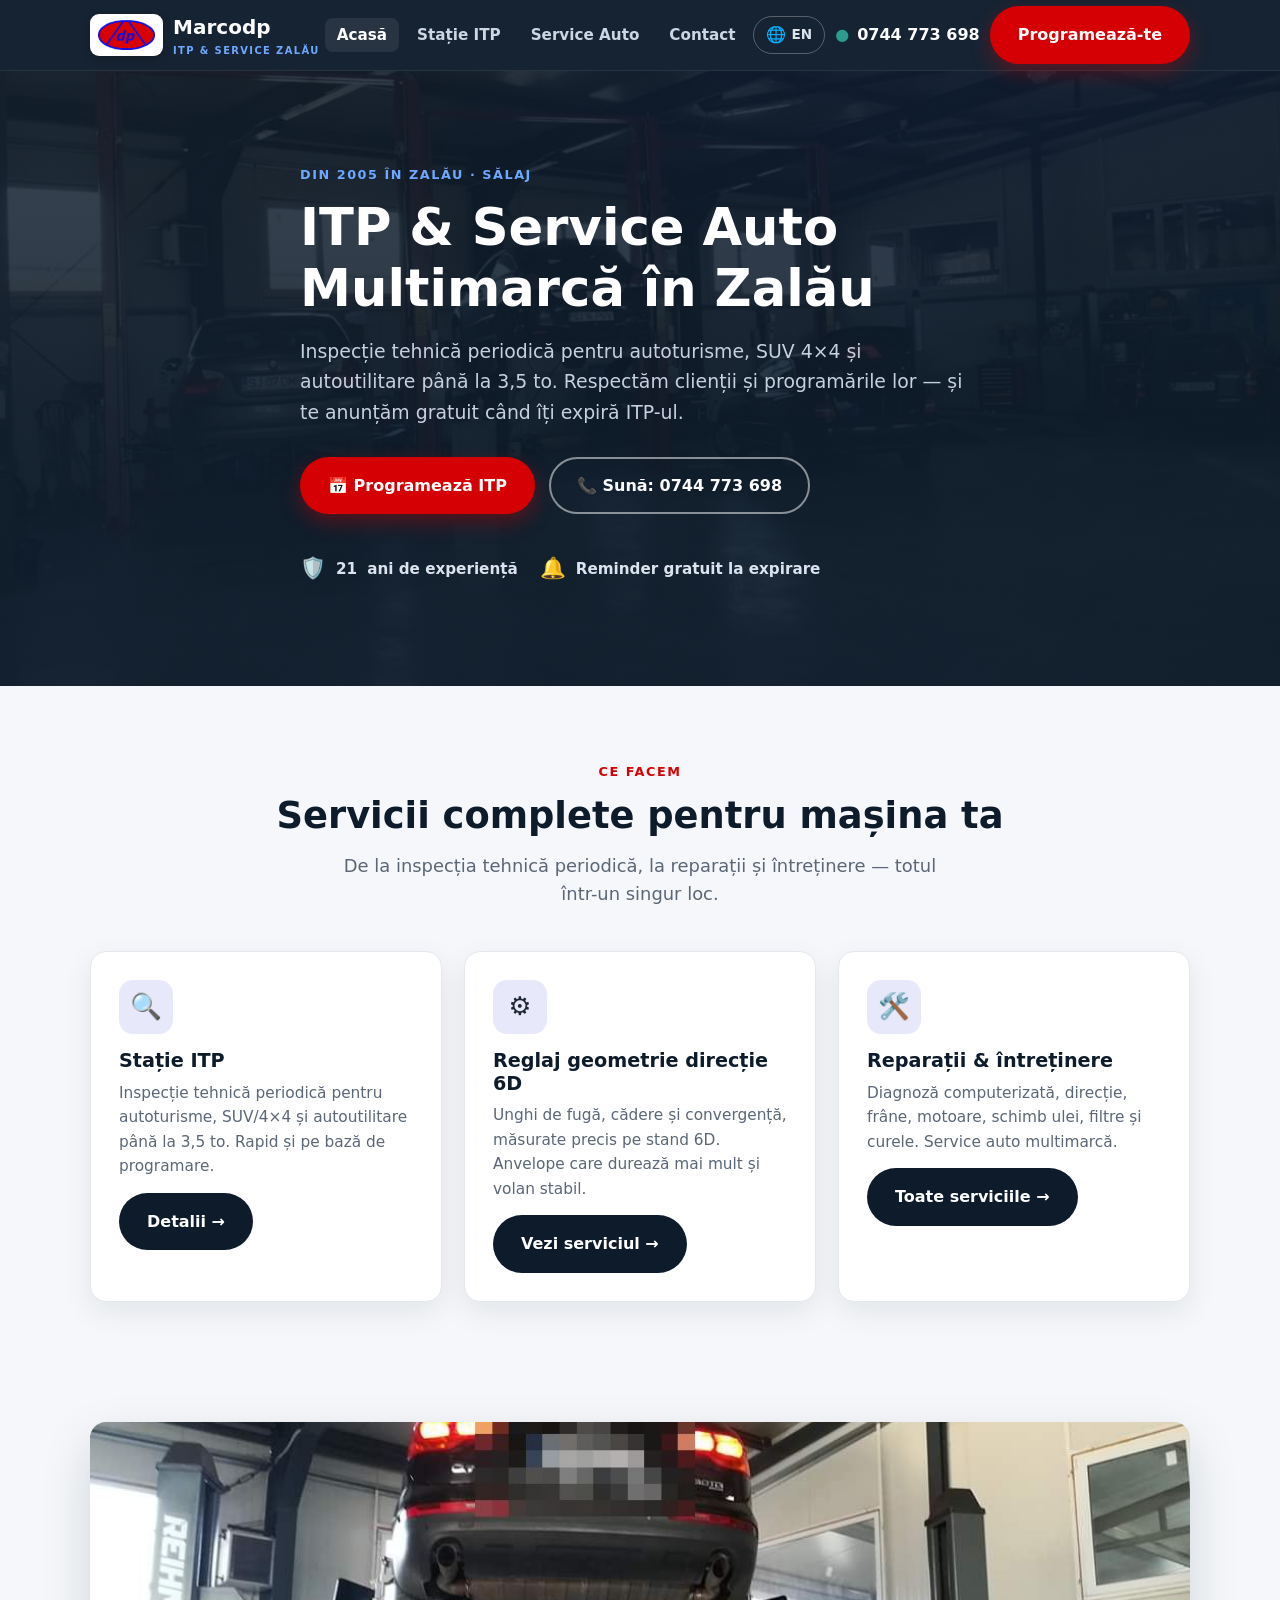
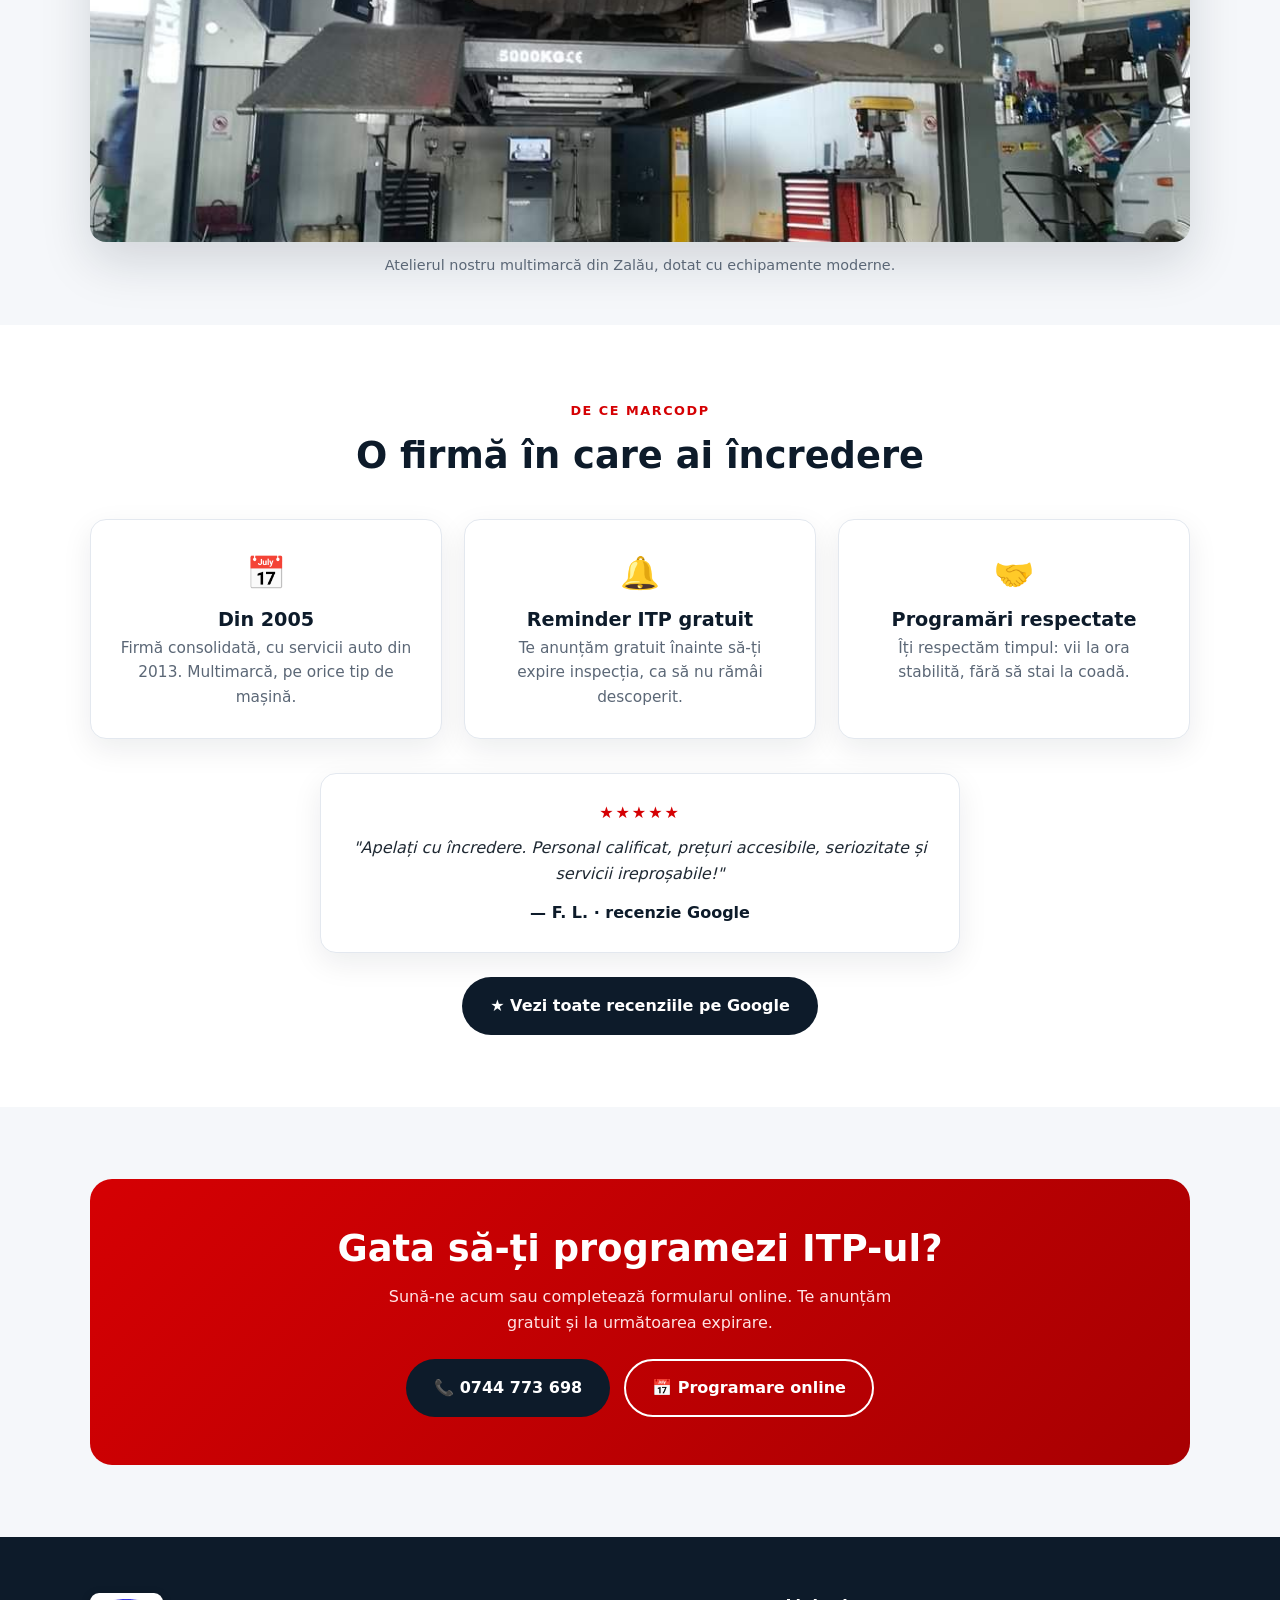
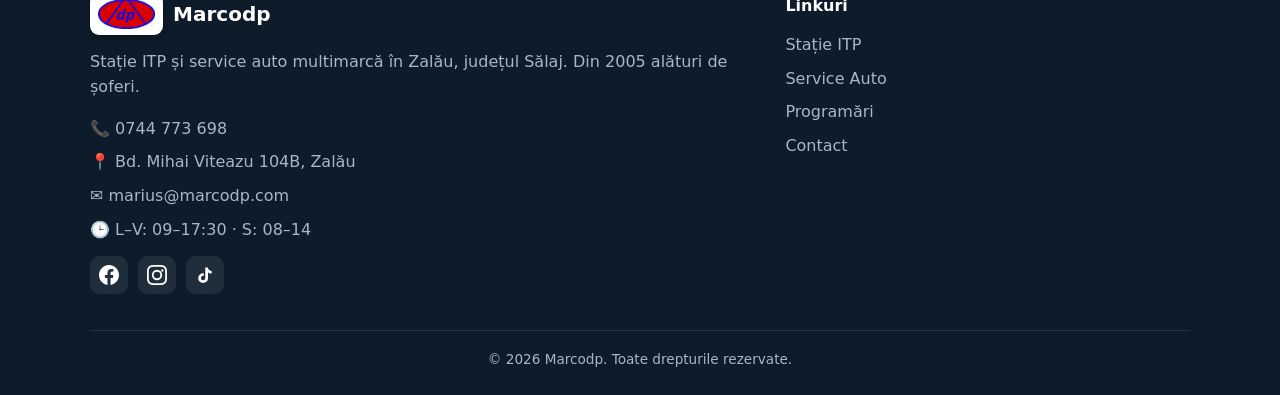
==== commit bb9974f2: "Compute years of experience dynamically from opening date (25 May 2005) Co-Authored-By: Claude Opus " ====
--- a/index.html
+++ b/index.html
@@ -71,7 +71,7 @@
         <a class="btn btn--ghost" href="tel:+40744773698">📞 Sună: 0744 773 698</a>
       </div>
       <div class="hero-badges">
-        <span class="hero-badge"><span class="ico">🛡️</span> 19 ani de experiență</span>
+        <span class="hero-badge"><span class="ico">🛡️</span> <span data-exp-years>19</span> ani de experiență</span>
         <span class="hero-badge"><span class="ico">🔔</span> Reminder gratuit la expirare</span>
       </div>
     </div>
--- a/assets/styles.css
+++ b/assets/styles.css
@@ -129,7 +129,7 @@
 }
 figure { margin: 0; }
 figure figcaption { margin-top: 12px; color: var(--muted); font-size: .9rem; text-align: center; }
-.hero-inner { padding: 90px 0 100px; max-width: 720px; }
+.hero-inner { padding-top: 90px; padding-bottom: 100px; max-width: 720px; }
 .hero h1 { color: #fff; }
 .hero p { color: #c6d0de; font-size: 1.18rem; margin: 18px 0 30px; }
 .hero-actions { display: flex; flex-wrap: wrap; gap: 14px; }
@@ -266,10 +266,14 @@
   .section { padding: 52px 0; }
 }
 @media (max-width: 560px) {
+  .site-header .container { padding: 0 20px; }
+  .nav { height: 60px; }
   .brand small { display: none; }
   .brand { font-size: 1.02rem; gap: 8px; }
-  .nav-cta { gap: 7px; }
-  .nav-cta .btn--primary { padding: 9px 13px; font-size: .82rem; white-space: nowrap; }
-  .lang { padding: 7px 9px; border-color: rgba(255,255,255,.22); }
+  .brand .logo { height: 38px; }
+  .nav-cta { gap: 8px; }
+  .nav-cta .btn--primary { padding: 8px 12px; font-size: .82rem; white-space: nowrap; }
+  .lang { padding: 6px 8px; border-color: rgba(255,255,255,.22); }
   .lang .code { display: none; }
-}
+  .hamburger { padding: 4px; }
+}
